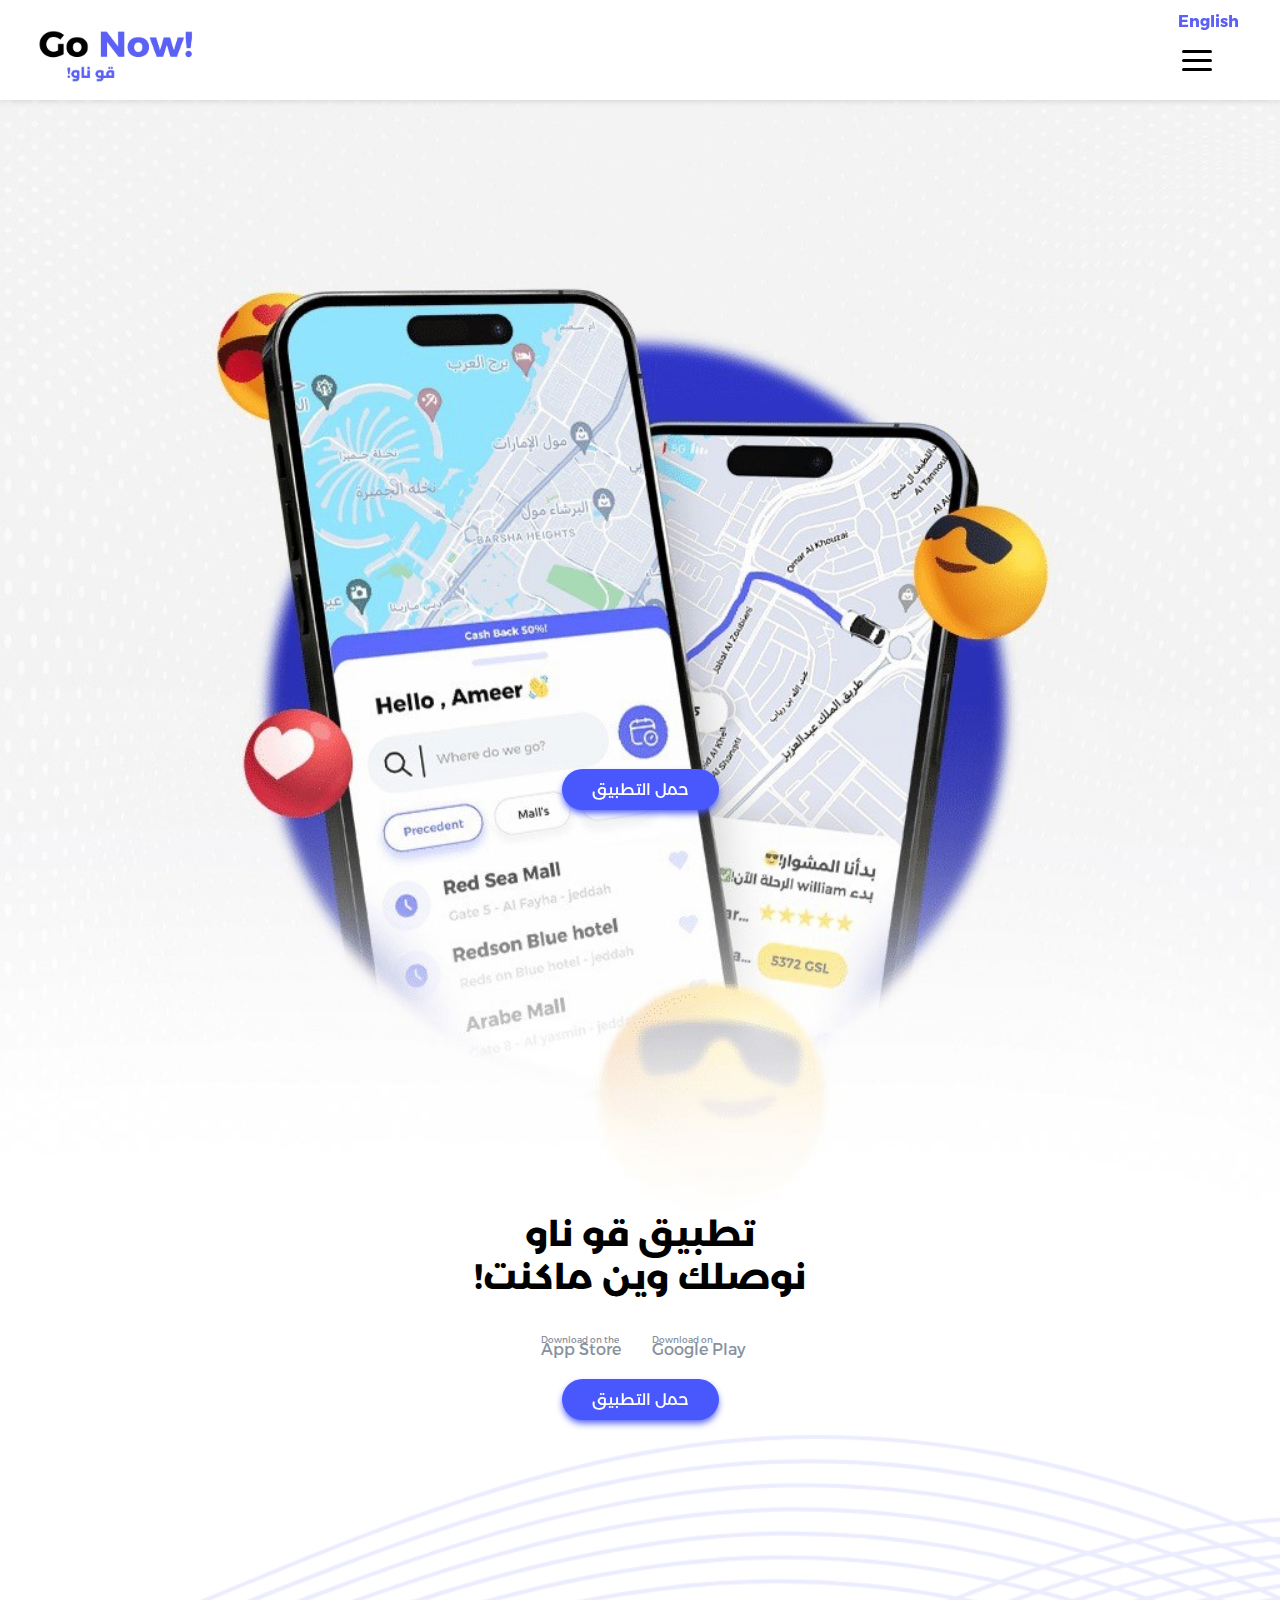
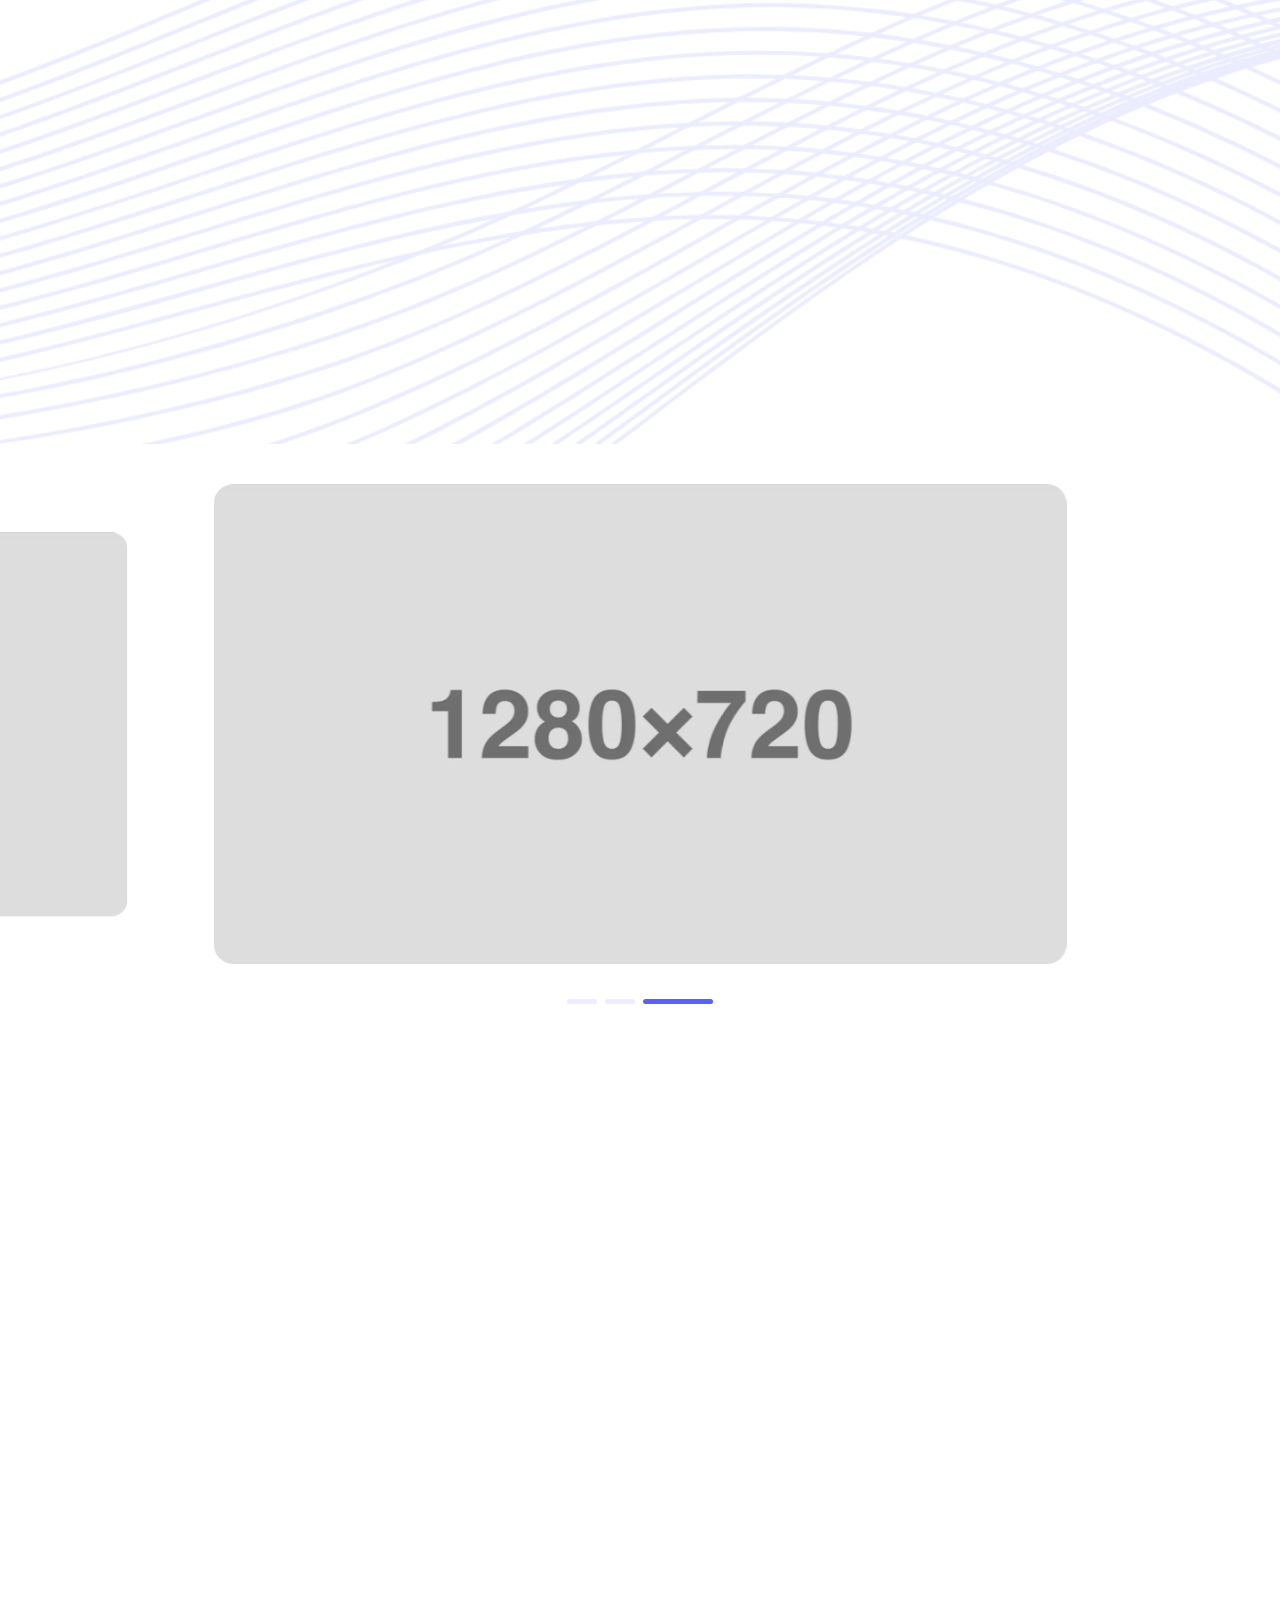
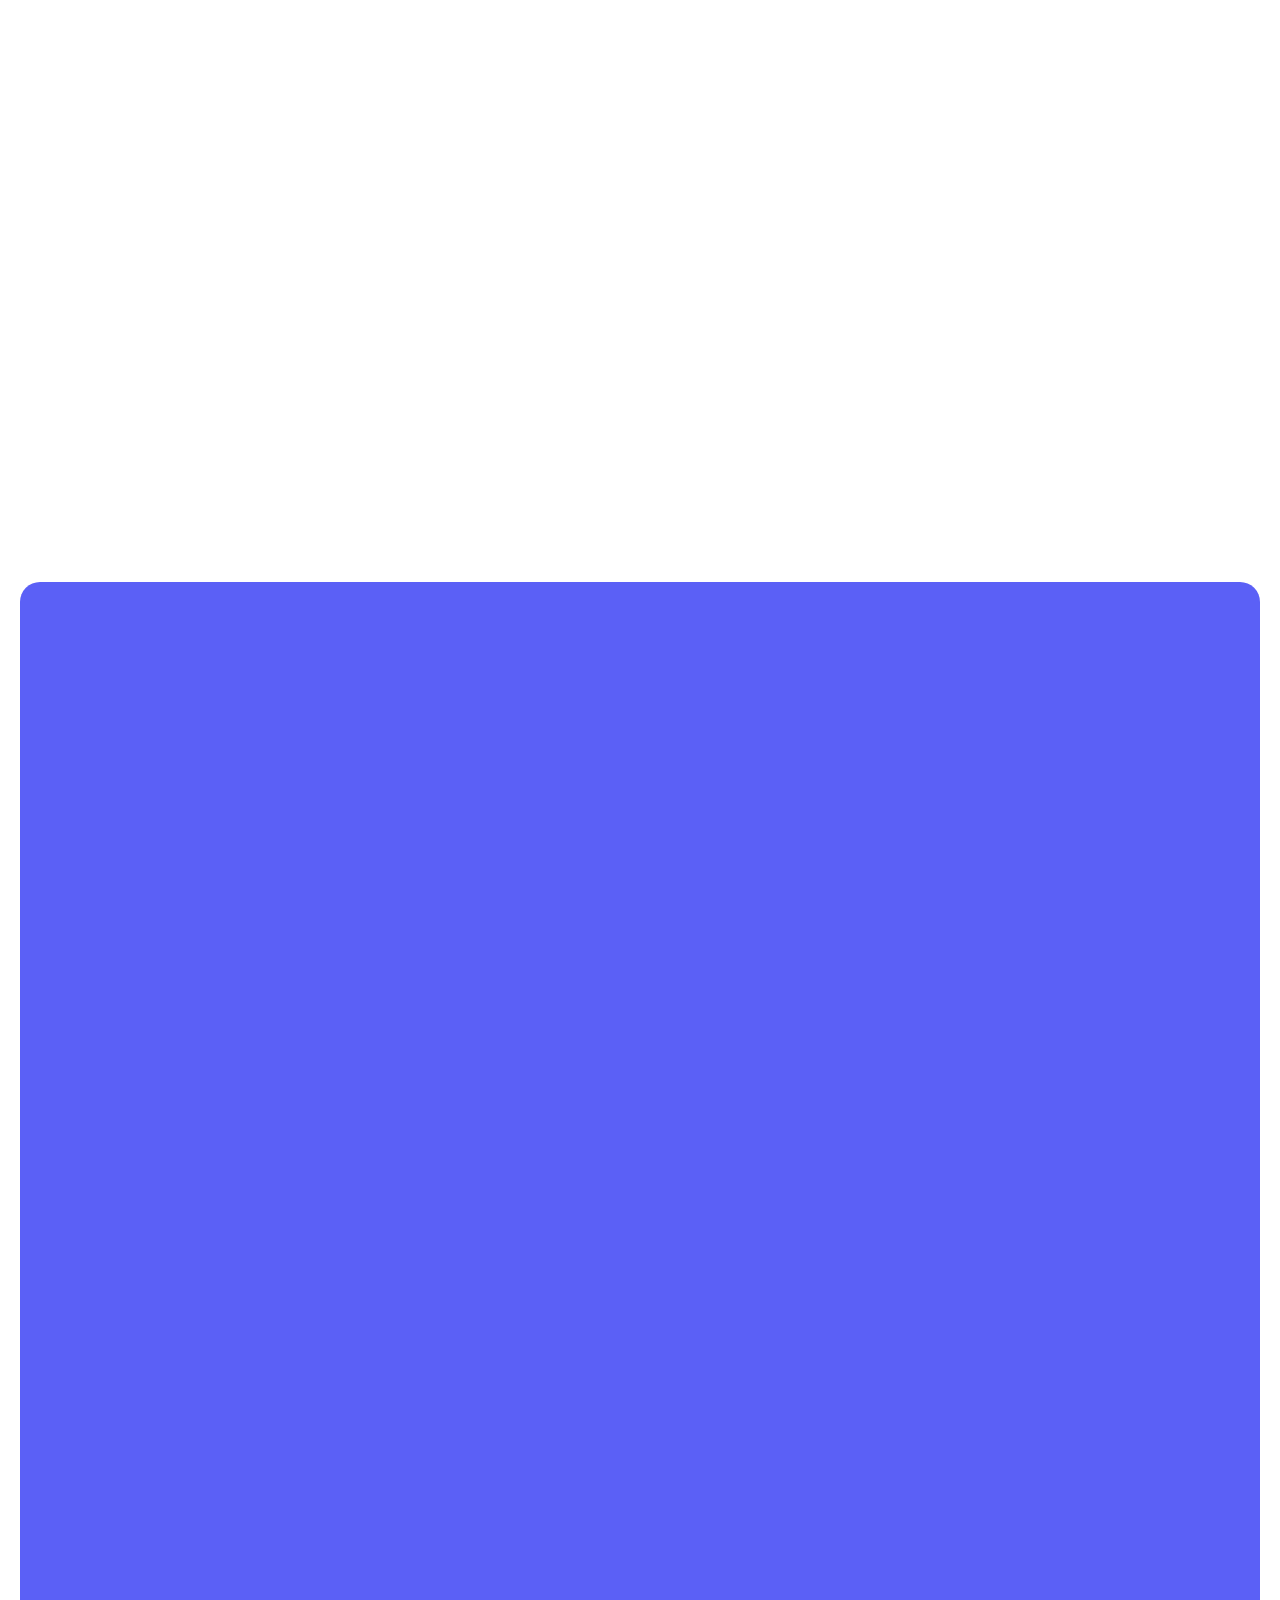
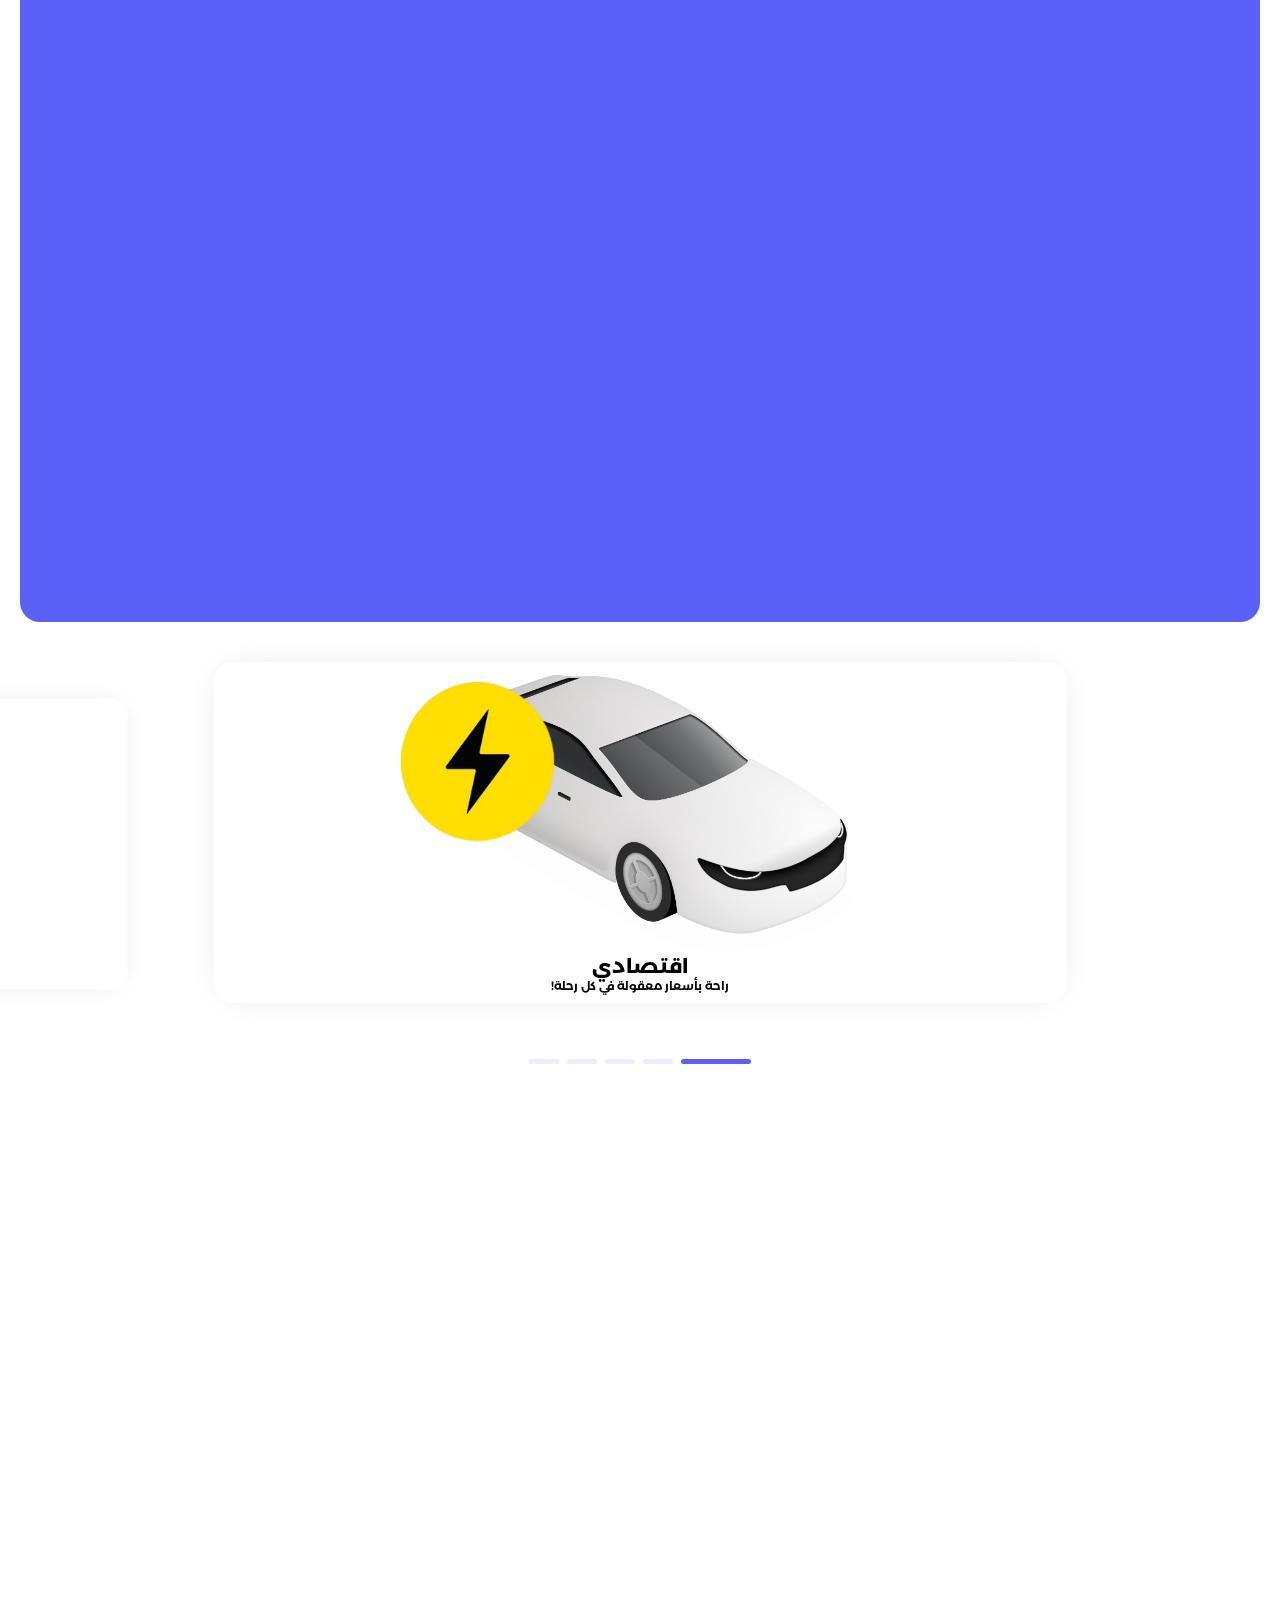
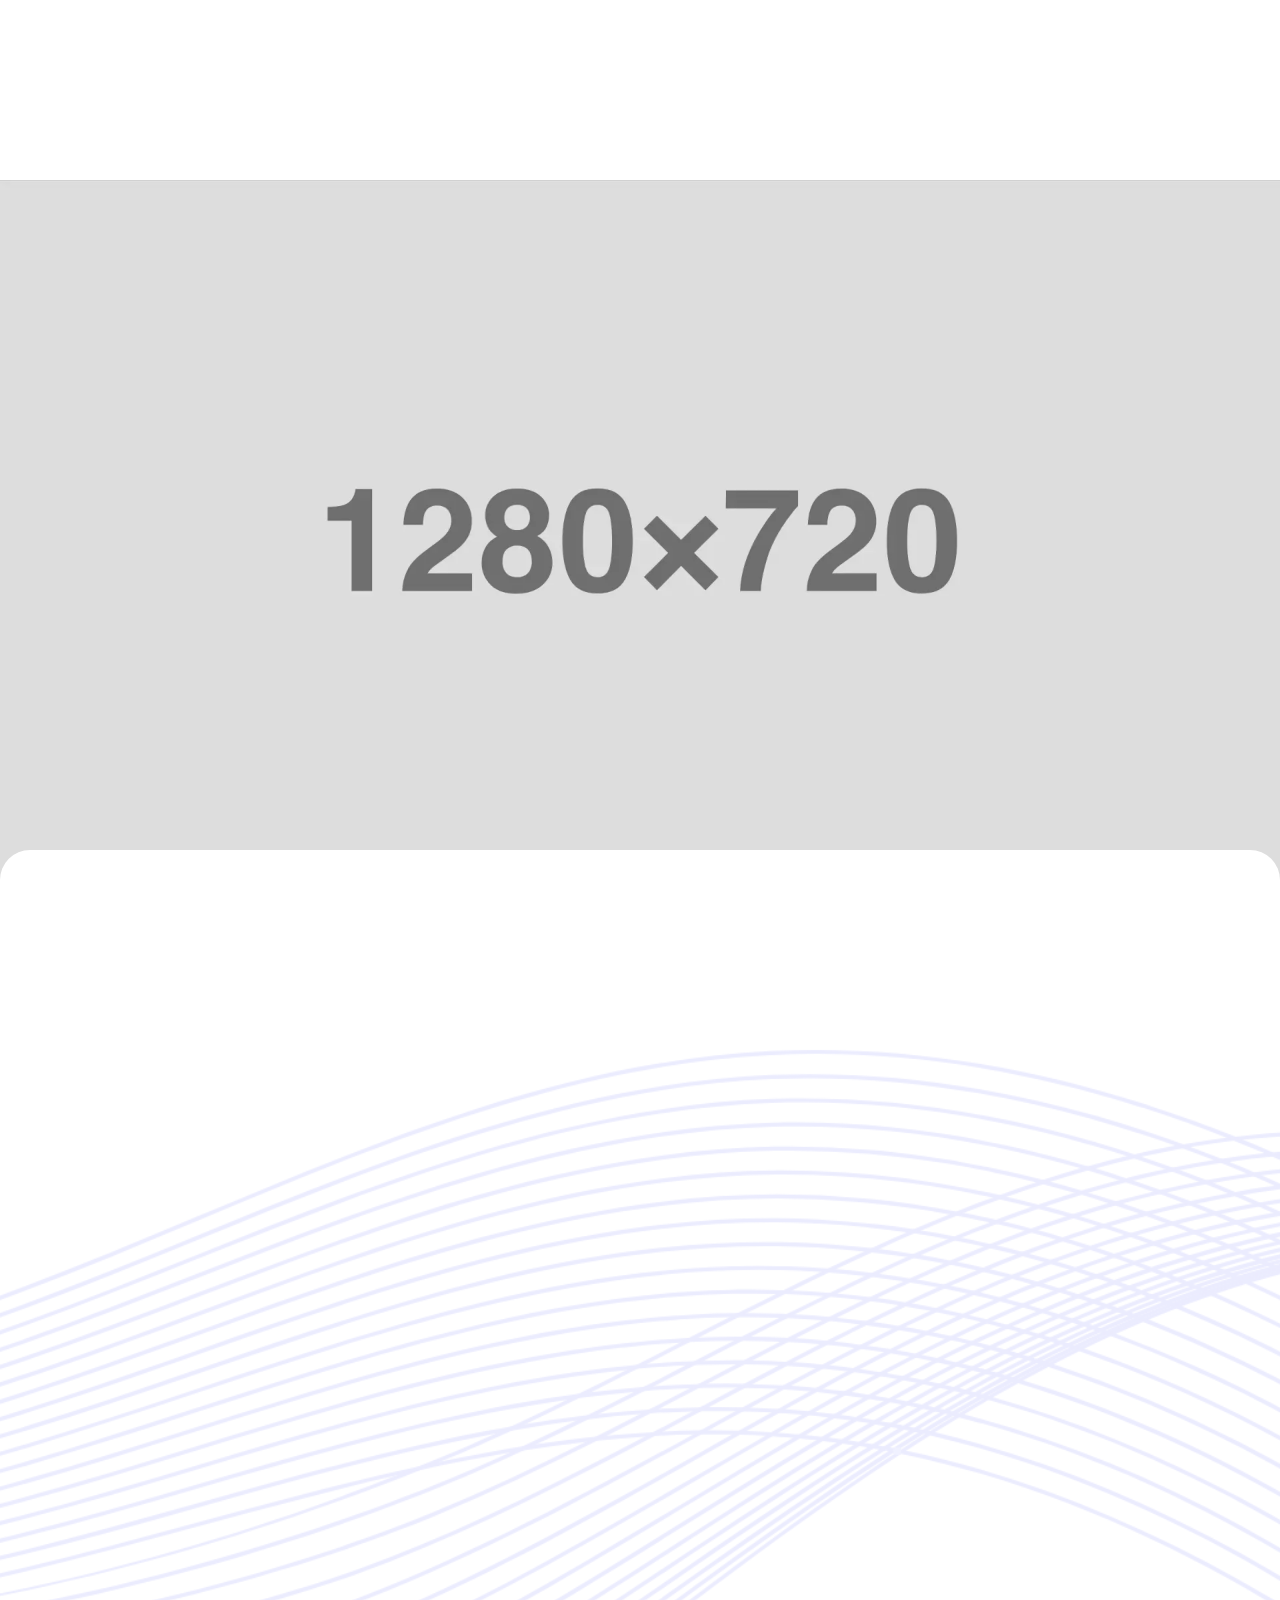
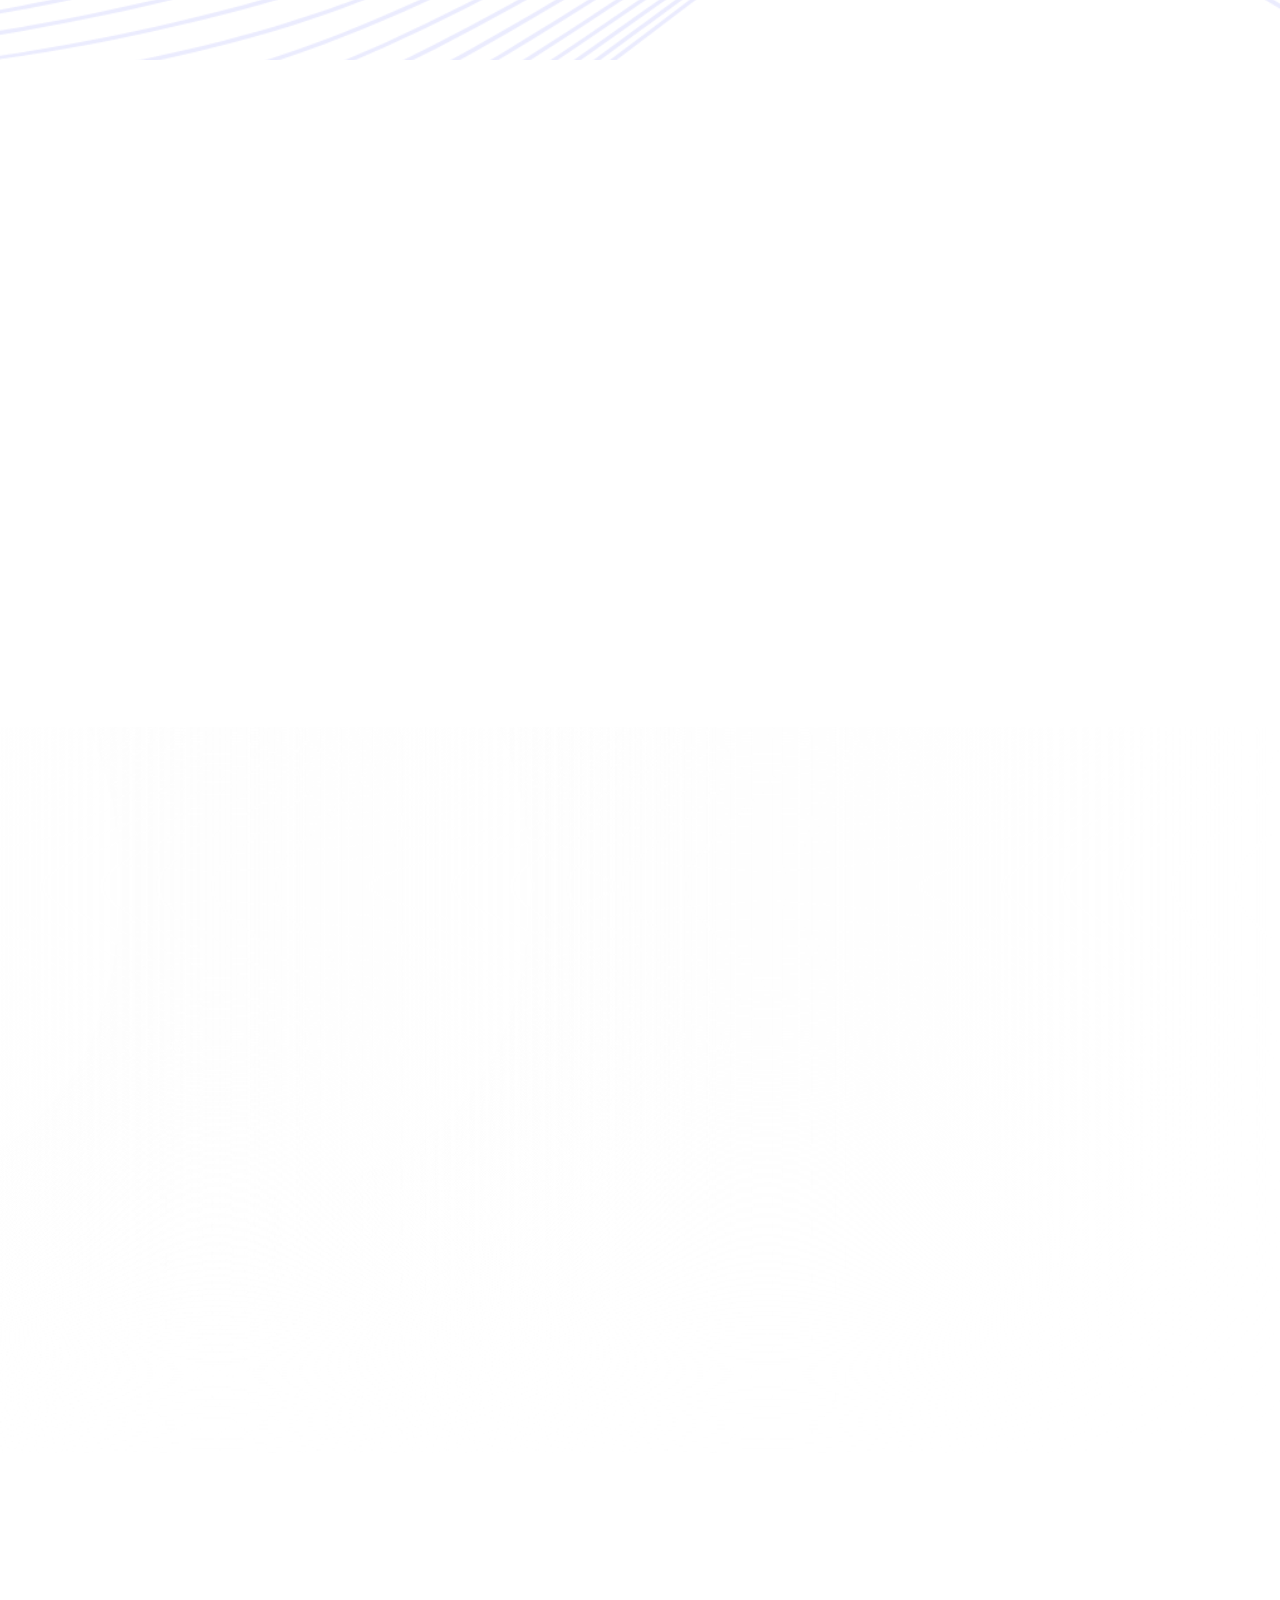
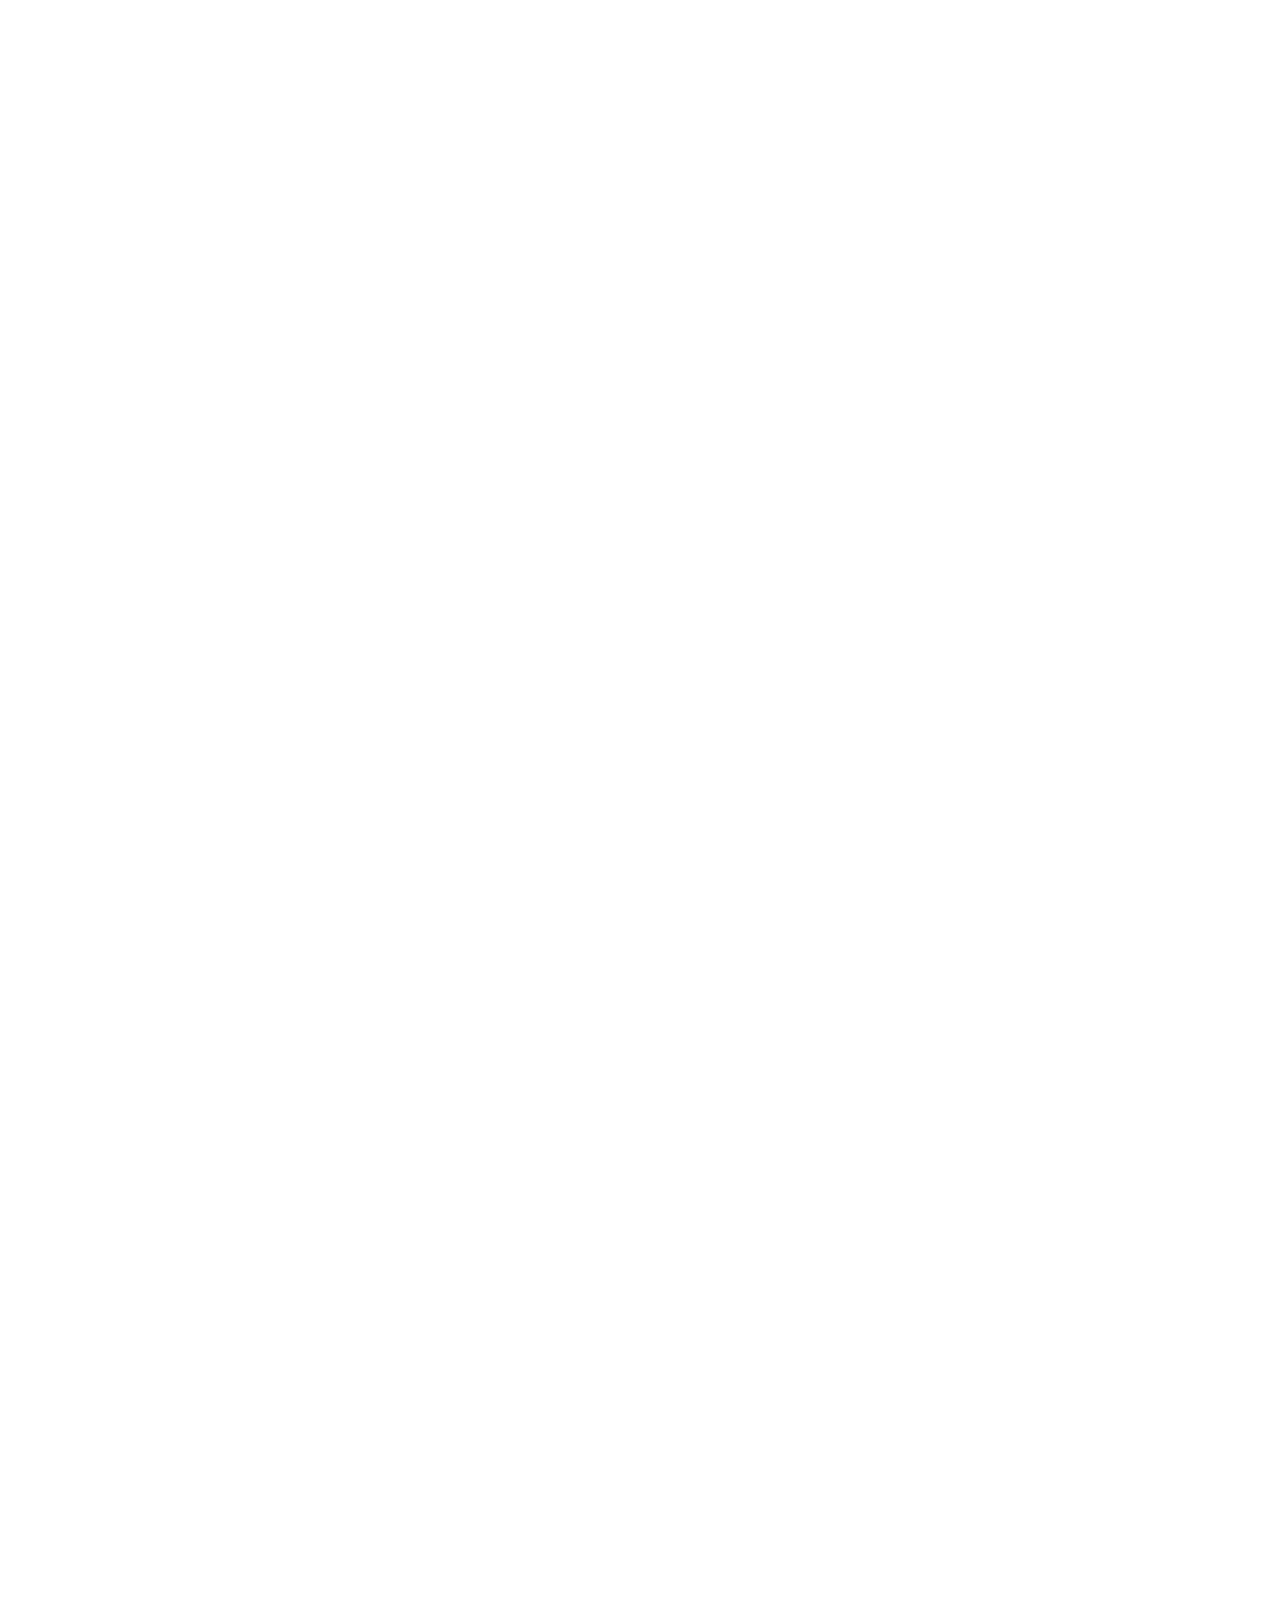
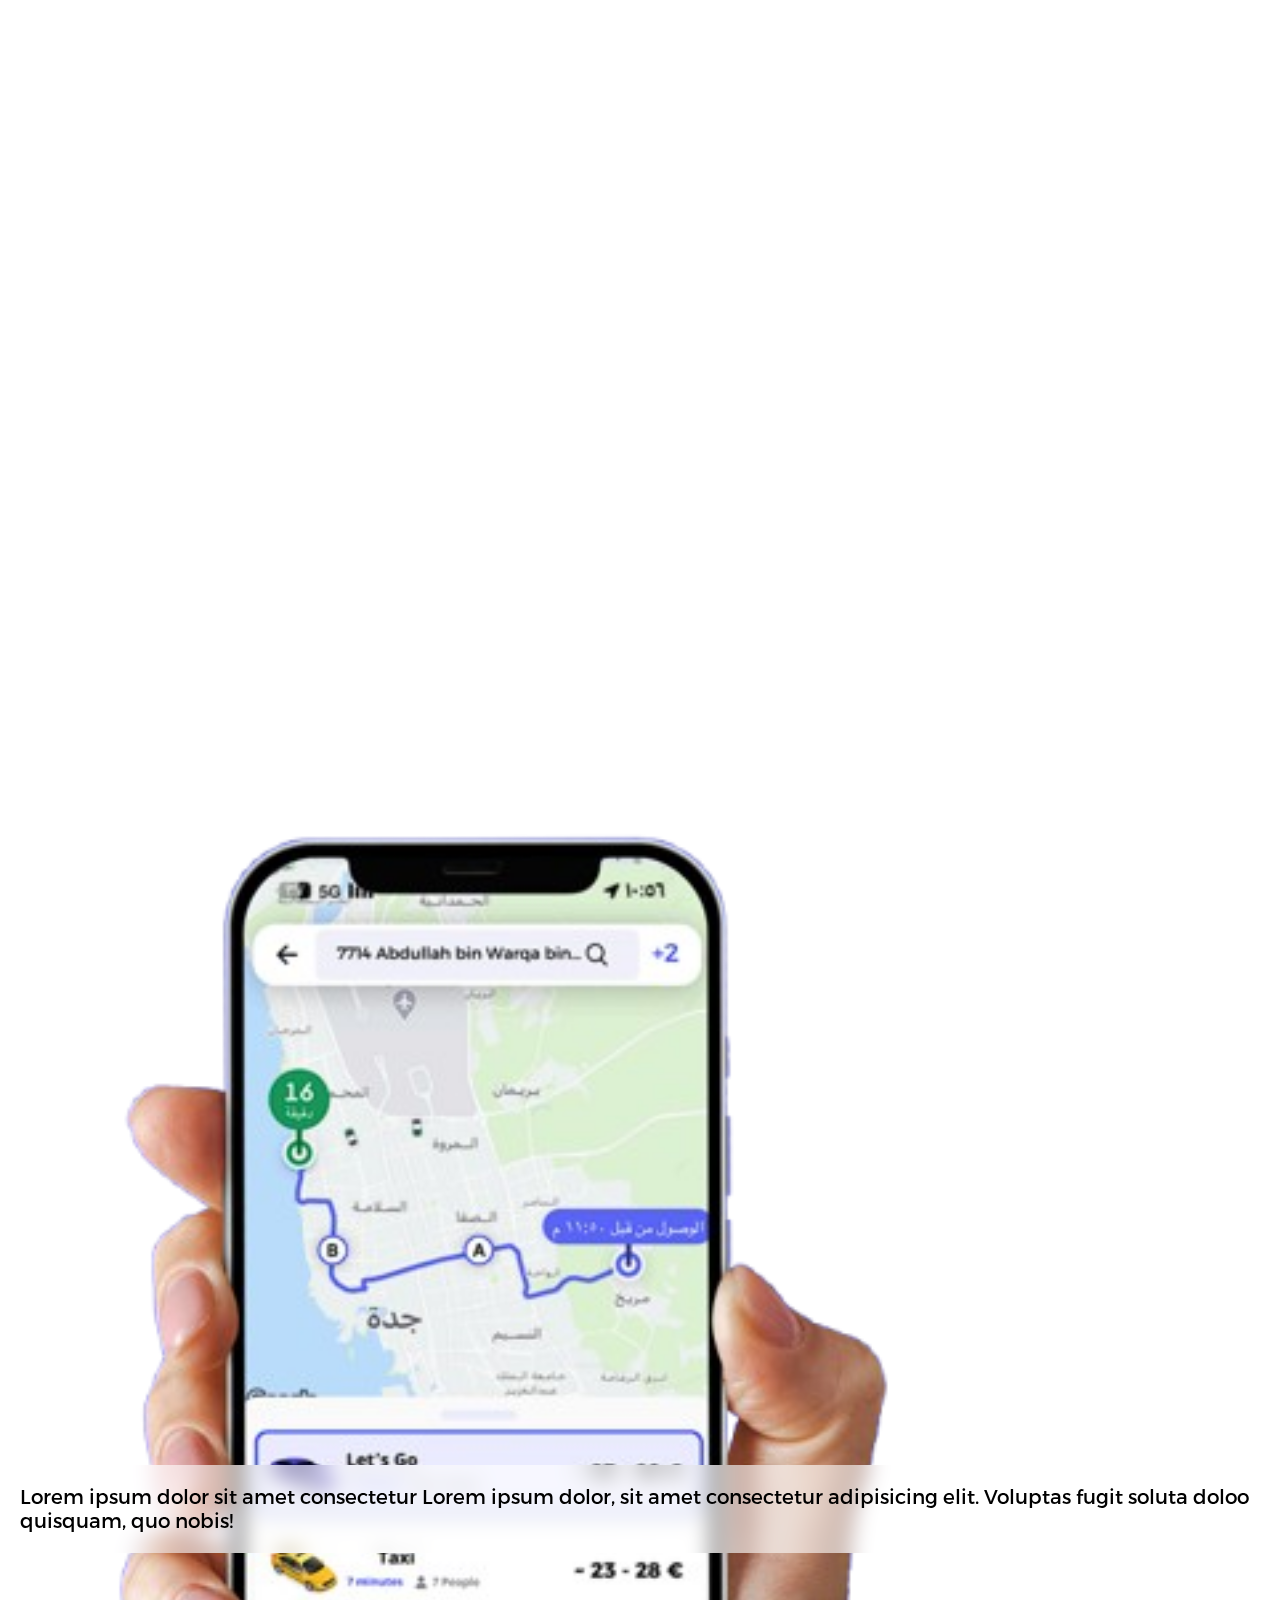
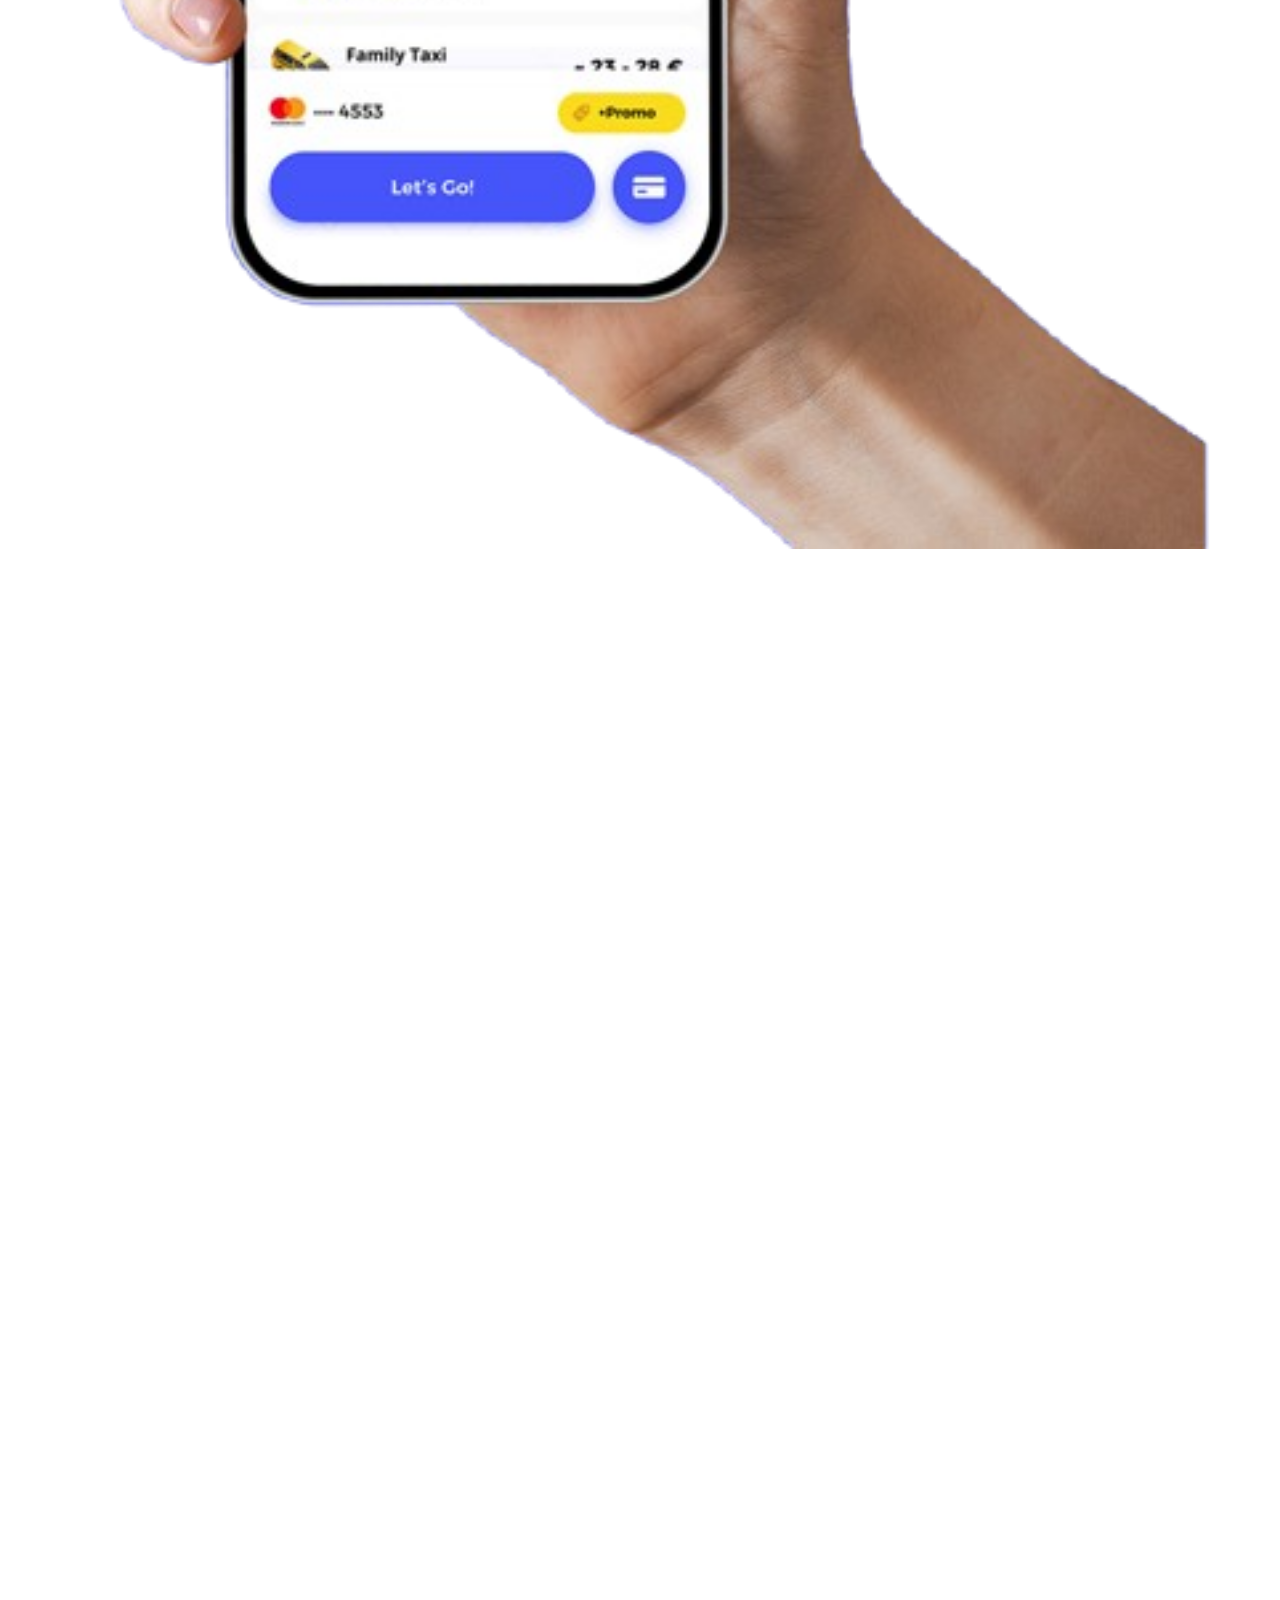
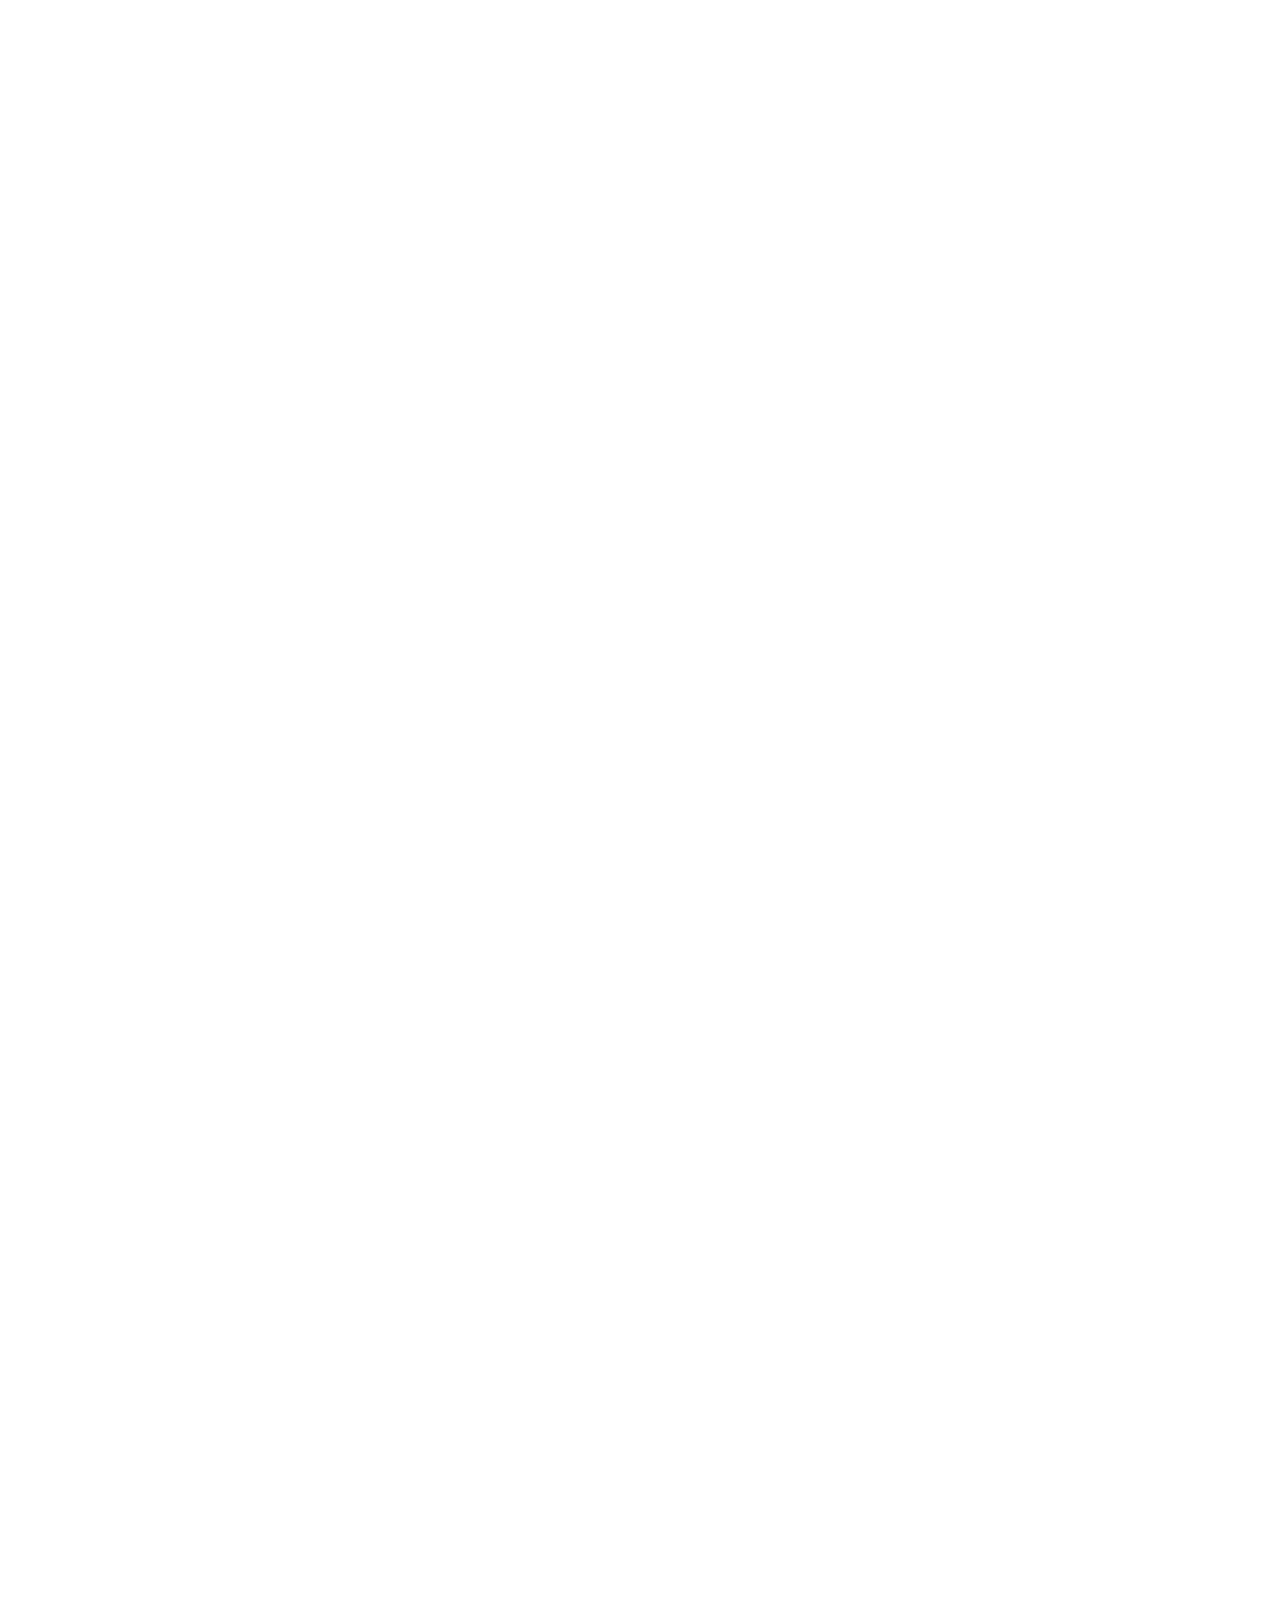
==== index.html @ ae2c9409 "Initial commit" ====
<!DOCTYPE html>
<html lang="en">

<head>
    <meta charset="UTF-8">
    <meta name="viewport" content="width=device-width, initial-scale=1.0">
    <title>GO NOW</title>
    <link rel="stylesheet" href="./assets/css/style.css">
    <link href="https://cdn.jsdelivr.net/npm/bootstrap@5.0.2/dist/css/bootstrap.min.css" rel="stylesheet"
        integrity="sha384-EVSTQN3/azprG1Anm3QDgpJLIm9Nao0Yz1ztcQTwFspd3yD65VohhpuuCOmLASjC" crossorigin="anonymous">
    <link rel="stylesheet" href="https://cdn.jsdelivr.net/npm/swiper@11/swiper-bundle.min.css" />
    <link rel="stylesheet" href="https://cdnjs.cloudflare.com/ajax/libs/animate.css/4.1.1/animate.min.css" />
    <link href="https://unpkg.com/aos@2.3.1/dist/aos.css" rel="stylesheet">
    <meta property="og:image" content="https://rafeycooper.github.io/GO_NOW/assets/img/invest_slider_img3.jpg" />
    <meta property="og:image:width" content="1200" />
    <meta property="og:image:height" content="630" />
</head>
<style>
    .swiper-pagination {
        position: absolute !important;
        bottom: 0 !important;
        text-align: center !important;
    }

    .swiper-pagination-bullet {
        display: inline-block;
        width: 30px;
        height: 5px;
        background-color: #a4a6ff;
        border-radius: 20px;
        margin: 0 5px;
        transition: all 0.3s ease;
    }

    .swiper-pagination-bullet-active {
        width: 70px;
        height: 5px;
        background-color: #5b60f6;
    }

    .animate__animated.animate__zoomInDown {
        --animate-duration: 1.5s;
    }
</style>

<body>

    <div class="overlay-button-box" id="over_lay_button_box">
        <button class="download_app_button" id="download_button_three">حمل التطبيق</button>
    </div>

    <nav>
        <div class="logo">
            <img src="./assets/img/Go-Now-logo.png" alt="" style="width: 192px">
        </div>
        <div class="left d-flex align-items-center">
            <div class="link">
                <a href="./english.html">English</a>
            </div>
            <div class="hamburger-icon-box d-flex align-items-center">
                <div id="nav-icon4">
                    <span></span>
                    <span></span>
                    <span></span>
                </div>
            </div>
        </div>
    </nav>

    <!-- Sidebar -->
    <div class="sidebar-custom" id="sidebar">
        <ul>
            <li>
                <svg xmlns="http://www.w3.org/2000/svg" x="0px" y="0px" width="20" height="20" class="tick-icon"
                    viewBox="0,0,256,256">
                    <g fill="#ffffff" fill-rule="nonzero" stroke="none" stroke-width="1" stroke-linecap="butt"
                        stroke-linejoin="miter" stroke-miterlimit="10" stroke-dasharray="" stroke-dashoffset="0"
                        font-family="none" font-weight="none" font-size="none" text-anchor="none"
                        style="mix-blend-mode: normal">
                        <g transform="scale(8.53333,8.53333)">
                            <path
                                d="M26.98047,5.99023c-0.2598,0.00774 -0.50638,0.11632 -0.6875,0.30273l-15.29297,15.29297l-6.29297,-6.29297c-0.25082,-0.26124 -0.62327,-0.36647 -0.97371,-0.27511c-0.35044,0.09136 -0.62411,0.36503 -0.71547,0.71547c-0.09136,0.35044 0.01388,0.72289 0.27511,0.97371l7,7c0.39053,0.39037 1.02353,0.39037 1.41406,0l16,-16c0.29576,-0.28749 0.38469,-0.72707 0.22393,-1.10691c-0.16075,-0.37985 -0.53821,-0.62204 -0.9505,-0.60988z">
                            </path>
                        </g>
                    </g>
                </svg>
                <a href="index.html">الرئيسية</a>
            </li>
            <li>
                <svg xmlns="http://www.w3.org/2000/svg" x="0px" y="0px" width="20" height="20" class="tick-icon"
                    viewBox="0,0,256,256">
                    <g fill="#ffffff" fill-rule="nonzero" stroke="none" stroke-width="1" stroke-linecap="butt"
                        stroke-linejoin="miter" stroke-miterlimit="10" stroke-dasharray="" stroke-dashoffset="0"
                        font-family="none" font-weight="none" font-size="none" text-anchor="none"
                        style="mix-blend-mode: normal">
                        <g transform="scale(8.53333,8.53333)">
                            <path
                                d="M26.98047,5.99023c-0.2598,0.00774 -0.50638,0.11632 -0.6875,0.30273l-15.29297,15.29297l-6.29297,-6.29297c-0.25082,-0.26124 -0.62327,-0.36647 -0.97371,-0.27511c-0.35044,0.09136 -0.62411,0.36503 -0.71547,0.71547c-0.09136,0.35044 0.01388,0.72289 0.27511,0.97371l7,7c0.39053,0.39037 1.02353,0.39037 1.41406,0l16,-16c0.29576,-0.28749 0.38469,-0.72707 0.22393,-1.10691c-0.16075,-0.37985 -0.53821,-0.62204 -0.9505,-0.60988z">
                            </path>
                        </g>
                    </g>
                </svg>
                <a href="#">الخدمات</a>
            </li>
            <li>
                <svg xmlns="http://www.w3.org/2000/svg" x="0px" y="0px" width="20" height="20" class="tick-icon"
                    viewBox="0,0,256,256">
                    <g fill="#ffffff" fill-rule="nonzero" stroke="none" stroke-width="1" stroke-linecap="butt"
                        stroke-linejoin="miter" stroke-miterlimit="10" stroke-dasharray="" stroke-dashoffset="0"
                        font-family="none" font-weight="none" font-size="none" text-anchor="none"
                        style="mix-blend-mode: normal">
                        <g transform="scale(8.53333,8.53333)">
                            <path
                                d="M26.98047,5.99023c-0.2598,0.00774 -0.50638,0.11632 -0.6875,0.30273l-15.29297,15.29297l-6.29297,-6.29297c-0.25082,-0.26124 -0.62327,-0.36647 -0.97371,-0.27511c-0.35044,0.09136 -0.62411,0.36503 -0.71547,0.71547c-0.09136,0.35044 0.01388,0.72289 0.27511,0.97371l7,7c0.39053,0.39037 1.02353,0.39037 1.41406,0l16,-16c0.29576,-0.28749 0.38469,-0.72707 0.22393,-1.10691c-0.16075,-0.37985 -0.53821,-0.62204 -0.9505,-0.60988z">
                            </path>
                        </g>
                    </g>
                </svg>
                <a href="#">معرفة المزيد</a>
            </li>
            <li>
                <svg xmlns="http://www.w3.org/2000/svg" x="0px" y="0px" width="20" height="20" class="tick-icon"
                    viewBox="0,0,256,256">
                    <g fill="#ffffff" fill-rule="nonzero" stroke="none" stroke-width="1" stroke-linecap="butt"
                        stroke-linejoin="miter" stroke-miterlimit="10" stroke-dasharray="" stroke-dashoffset="0"
                        font-family="none" font-weight="none" font-size="none" text-anchor="none"
                        style="mix-blend-mode: normal">
                        <g transform="scale(8.53333,8.53333)">
                            <path
                                d="M26.98047,5.99023c-0.2598,0.00774 -0.50638,0.11632 -0.6875,0.30273l-15.29297,15.29297l-6.29297,-6.29297c-0.25082,-0.26124 -0.62327,-0.36647 -0.97371,-0.27511c-0.35044,0.09136 -0.62411,0.36503 -0.71547,0.71547c-0.09136,0.35044 0.01388,0.72289 0.27511,0.97371l7,7c0.39053,0.39037 1.02353,0.39037 1.41406,0l16,-16c0.29576,-0.28749 0.38469,-0.72707 0.22393,-1.10691c-0.16075,-0.37985 -0.53821,-0.62204 -0.9505,-0.60988z">
                            </path>
                        </g>
                    </g>
                </svg>
                <a href="invest-with-us.html">استثمر معنا</a>
            </li>
            <li>
                <svg xmlns="http://www.w3.org/2000/svg" x="0px" y="0px" width="20" height="20" class="tick-icon"
                    viewBox="0,0,256,256">
                    <g fill="#ffffff" fill-rule="nonzero" stroke="none" stroke-width="1" stroke-linecap="butt"
                        stroke-linejoin="miter" stroke-miterlimit="10" stroke-dasharray="" stroke-dashoffset="0"
                        font-family="none" font-weight="none" font-size="none" text-anchor="none"
                        style="mix-blend-mode: normal">
                        <g transform="scale(8.53333,8.53333)">
                            <path
                                d="M26.98047,5.99023c-0.2598,0.00774 -0.50638,0.11632 -0.6875,0.30273l-15.29297,15.29297l-6.29297,-6.29297c-0.25082,-0.26124 -0.62327,-0.36647 -0.97371,-0.27511c-0.35044,0.09136 -0.62411,0.36503 -0.71547,0.71547c-0.09136,0.35044 0.01388,0.72289 0.27511,0.97371l7,7c0.39053,0.39037 1.02353,0.39037 1.41406,0l16,-16c0.29576,-0.28749 0.38469,-0.72707 0.22393,-1.10691c-0.16075,-0.37985 -0.53821,-0.62204 -0.9505,-0.60988z">
                            </path>
                        </g>
                    </g>
                </svg>
                <a href="#">تواصل معنا</a>
            </li>
            <li>
                <svg xmlns="http://www.w3.org/2000/svg" x="0px" y="0px" width="20" height="20" class="tick-icon"
                    viewBox="0,0,256,256">
                    <g fill="#ffffff" fill-rule="nonzero" stroke="none" stroke-width="1" stroke-linecap="butt"
                        stroke-linejoin="miter" stroke-miterlimit="10" stroke-dasharray="" stroke-dashoffset="0"
                        font-family="none" font-weight="none" font-size="none" text-anchor="none"
                        style="mix-blend-mode: normal">
                        <g transform="scale(8.53333,8.53333)">
                            <path
                                d="M26.98047,5.99023c-0.2598,0.00774 -0.50638,0.11632 -0.6875,0.30273l-15.29297,15.29297l-6.29297,-6.29297c-0.25082,-0.26124 -0.62327,-0.36647 -0.97371,-0.27511c-0.35044,0.09136 -0.62411,0.36503 -0.71547,0.71547c-0.09136,0.35044 0.01388,0.72289 0.27511,0.97371l7,7c0.39053,0.39037 1.02353,0.39037 1.41406,0l16,-16c0.29576,-0.28749 0.38469,-0.72707 0.22393,-1.10691c-0.16075,-0.37985 -0.53821,-0.62204 -0.9505,-0.60988z">
                            </path>
                        </g>
                    </g>
                </svg>
                <a href="#">الدفع والإئتمان</a>
            </li>
        </ul>
        <div class="menu-last-link-box">
            <a href="captain.html" class="menu-bar-link">حقق أرباح بالقيادة <br> !أنضم كَكابتن وابدأ الآن</a>
        </div>
    </div>


    <!-- Overlay (click outside to close) -->
    <!-- <div class="overlay"></div> -->

    <div class="main-top-section">
        <div class="hero-section">
            <img src="./assets/img/background-hero-img-1.jpeg" data-aos="zoom-in" data-aos-duration="1000" alt="">

        </div>

        <div class="heading">
            <h1 class="animate__animated animate__zoomIn">تطبيق قو ناو</h1>
            <h1 class="animate__animated animate__zoomIn">!نوصلك وين ماكنت</h1>
        </div>

        <div class="main-download-section">
            <div class="download-section">
                <a href="#" class="app-store animate__animated animate__bounceInLeft">
                    <div class="icon"><ion-icon name="logo-apple" class="apple-icon"></ion-icon></div>
                    <div class="text">
                        <p class="first-text">Download on the</p>
                        <p class="second-text">App Store</p>
                    </div>
                </a>
                <a href="#" class="google-play animate__animated animate__bounceInRight">
                    <div class="icon"><ion-icon name="logo-google-playstore" class="playstore-icon"></ion-icon></div>
                    <div class="text">
                        <p class="first-text">Download on</p>
                        <p class="second-text">Google Play</p>
                    </div>
                </a>
            </div>
            <div class="download-button-box">
                <button class="animate__animated animate__zoomIn download_app_button download_button_for_overlay"
                    id="download_button_one">حمل التطبيق</button>
            </div>
        </div>
    </div>

    <div class="phone-coins-section">
        <div class="phone-img-box">
            <img src="./assets/img/phone.png" data-aos="zoom-in" data-aos-duration="1000" class="phone-img" alt="">
        </div>

        <div class="wave-box">
            <img src="./assets/img/background-waves.png" alt="">
        </div>

        <div class="increase-box">
            <img src="./assets/img/increase.png" data-aos="fade-right" data-aos-duration="1000" alt="">
        </div>

        <div class="decrease-box">
            <img src="./assets/img/decrease.png" data-aos="fade-right" data-aos-duration="1000" alt="">
        </div>

        <div class="coins-box">
            <img src="./assets/img/coins.png" data-aos="zoom-in" data-aos-duration="1000" alt="">
        </div>

        <div class="element-1-box">
            <img src="./assets/img/element-1.png" data-aos="fade-right" data-aos-duration="800" alt="">
        </div>

        <div class="element-2-box">
            <img src="./assets/img/element-120.png" data-aos="fade-right" data-aos-duration="800" data-aos-delay="300"
                alt="">
        </div>

    </div>



    <div class="swiper-container">
        <div class="swiper-wrapper">
            <div class="swiper-slide">
                <img src="./assets/img/place-holder.webp" alt="Image 1">
            </div>
            <div class="swiper-slide">
                <img src="./assets/img/place-holder.webp" alt="Image 2">
            </div>
            <div class="swiper-slide">
                <img src="./assets/img/place-holder.webp" alt="Image 2">
            </div>
        </div>
        <div class="swiper-pagination"></div>
    </div>

    <div class="go-now-heading-box">
        <h1 class="go-now-heading" data-aos="fade-left" data-aos-duration="1000">ليش تطبيق <span
                class="go-text">!</span>Go <span class="highlight">Now</span>؟</h1>
    </div>

    <div class="main-paragarph-div">
        <div class="paragraph" data-aos="zoom-out-left" data-aos-duration="1000">
            <img src="./assets/img/car-removebg-preview.png" class="car-icon" alt="">
            <h1 class="box-heading">رحلات لامحدودة</h1>
            <h2 class="box-subheading">استمتع بتجربة التنقل الذكي الآن!</h2>
            <p class="box-para">حقق أرباح بالقيادة من سيارتك بدخل شهري يصل حتى 7,000 ريال ويمكنك أن تحصل على راتب شهري
                وقدره
                3,000 ريال شهرياً في حال اكمال عدد رحلات محدد من الإدارة و وضع شعار الشركة على سيارتك لتحسين العلامة
                التجارية الخاصة بنا وتكون بذلك
                أحد شركاء النجاح!</p>
        </div>

        <div class="paragraph" data-aos="zoom-out-left" data-aos-duration="800">
            <img src="./assets/img/shield-removebg-preview.png" class="box-icon" alt="">
            <h1 class="box-heading">رحلات فائقة الآمان!</h1>
            <h2 class="box-subheading">استمتع بتجربة التنقل الذكي الآن!</h2>
            <p class="box-para">حقق أرباح بالقيادة من سيارتك بدخل شهري يصل حتى 7,000 ريال ويمكنك أن تحصل على راتب شهري
                وقدره
                3,000 ريال شهرياً في حال اكمال عدد رحلات محدد من الإدارة و وضع شعار الشركة على سيارتك لتحسين العلامة
                التجارية الخاصة بنا وتكون بذلك
                أحد شركاء النجاح!</p>
        </div>

        <div class="paragraph" data-aos="zoom-out-left" data-aos-duration="800">
            <img src="./assets/img/coin-removebg-preview.png" class="coin-icon" alt="">
            <h1 class="box-heading">وفّر فلوسك!</h1>
            <h2 class="box-subheading">استمتع بتجربة التنقل الذكي الآن!</h2>
            <p class="box-para">حقق أرباح بالقيادة من سيارتك بدخل شهري يصل حتى 7,000 ريال ويمكنك أن تحصل على راتب شهري
                وقدره
                3,000 ريال شهرياً في حال اكمال عدد رحلات محدد من الإدارة و وضع شعار الشركة على سيارتك لتحسين العلامة
                التجارية الخاصة بنا وتكون بذلك
                أحد شركاء النجاح!</p>
        </div>

        <div class="paragraph" data-aos="zoom-out-left" data-aos-duration="800">
            <h1 class="box-heading">رحلات لامحدودة</h1>
            <h2 class="box-subheading">استمتع بتجربة التنقل الذكي الآن!</h2>
            <p class="box-para">حقق أرباح بالقيادة من سيارتك بدخل شهري يصل حتى 7,000 ريال ويمكنك أن تحصل على راتب شهري
                وقدره
                3,000 ريال شهرياً في حال اكمال عدد رحلات محدد من الإدارة و وضع شعار الشركة على سيارتك لتحسين العلامة
                التجارية الخاصة بنا وتكون بذلك
                أحد شركاء النجاح!</p>
        </div>

        <div class="paragraph" data-aos="zoom-out-left" data-aos-duration="800">
            <h1 class="box-heading">رحلات لامحدودة</h1>
            <h2 class="box-subheading">استمتع بتجربة التنقل الذكي الآن!</h2>
            <p class="box-para">حقق أرباح بالقيادة من سيارتك بدخل شهري يصل حتى 7,000 ريال ويمكنك أن تحصل على راتب شهري
                وقدره
                3,000 ريال شهرياً في حال اكمال عدد رحلات محدد من الإدارة و وضع شعار الشركة على سيارتك لتحسين العلامة
                التجارية الخاصة بنا وتكون بذلك
                أحد شركاء النجاح!</p>
        </div>
    </div>


    <div class="third-section">
        <h1 class="third-section-heading pt-1" data-aos="fade-left" data-aos-duration="800">تمتع برحلات اقتصادية بكل
        </h1>
        <h1 class="third-section-heading" data-aos="fade-left" data-aos-duration="800" data-aos-delay="300">سهولة
            وبضغطة
            زر!</h1>
        <h2 class="third-section-subheading" data-aos="fade-left" data-aos-duration="800" data-aos-delay="600">متوفر
            لأجهزة IOS و Android</h2>
        <div class="third-section-button-box">
            <button class="third-section-button" id="download_button_two" data-aos="fade-left" data-aos-duration="800"
                data-aos-delay="900">!حمل
                التطبيق الآن</button>
        </div>
        <img src="./assets/img/mobile-in-hand.png" data-aos="zoom-in" data-aos-duration="800" data-aos-delay="500"
            class="mobile-in-hand" alt="">
    </div>

    <!-- Second Swiper Slider -->
    <div class="swiper-container">
        <div class="swiper-wrapper">
            <div class="swiper-slide">
                <div class="car-slider-box">
                    <div class="car-img">
                        <img src="./assets/img/second-car-white-for-3-cars-section.png" alt="" class="slider-car-img-1">
                        <div class="car-slider-text">اقتصادي</div>
                        <div class="car-slider-para">راحة بأسعار معقولة في كل رحلة!</div>
                        <img src="./assets/img/current-icon.png" alt="" class="current-icon1">
                    </div>
                </div>
            </div>
            <div class="swiper-slide">
                <div class="car-slider-box">
                    <div class="car-img">
                        <img src="./assets/img/slider-img/ladies-car.png" alt="" class="slider-car-img-2">
                        <div class="car-slider-text">سيدات</div>
                        <div class="car-slider-para">السلامة والأناقة لكل امرأة.</div>
                        <img src="./assets/img/current-icon.png" alt="" class="current-icon2">
                    </div>
                </div>
            </div>
            <div class="swiper-slide">
                <div class="car-slider-box">
                    <div class="car-img">
                        <img src="./assets/img/slider-img/family-car.png" alt="" class="slider-car-img-3">
                        <div class="car-slider-text">عائلية</div>
                        <div class="car-slider-para">المساحة والراحة لعائلتك!</div>
                        <img src="./assets/img/current-icon.png" alt="" class="current-icon3">
                    </div>
                </div>
            </div>
            <div class="swiper-slide">
                <div class="car-slider-box">
                    <div class="car-img">
                        <img src="./assets/img/slider-img/business-car.png" alt="" class="slider-car-img-4">
                        <div class="car-slider-text">أعمال</div>
                        <div class="car-slider-para">استمتع بالتجربة الفاخرة😎🚀</div>
                        <img src="./assets/img/current-icon.png" alt="" class="current-icon4">
                    </div>
                </div>
            </div>
            <div class="swiper-slide">
                <div class="car-slider-box">
                    <div class="car-img">
                        <img src="./assets/img/slider-img/mini-car.png" alt="" class="slider-car-img-5">
                        <div class="car-slider-text">ميني</div>
                        <div class="car-slider-para">مدمجة وفعالة وممتعة في القيادة!</div>
                        <img src="./assets/img/current-icon.png" alt="" class="current-icon5">
                    </div>
                </div>
            </div>
        </div>
        <div class="swiper-pagination"></div>
    </div>


    <div class="numbers-section">
        <div class="number-section-logo">
            <img src="./assets/img/Go-Now-logo.png" data-aos="fade-up" data-animation-fadeup="50px"
                data-animation-duration="500" data-animation-delay="100" alt="">
        </div>
        <div class="number-section-para" data-aos="fade-up" data-animation-fadeup="50px" data-animation-duration="500"
            data-animation-delay="300">
            <p>بالأرقام</p>
        </div>

        <div class="counting-section d-flex justify-content-around mt-4">

            <div class="cities text-center">
                <div class="counting-heading" data-aos="fade-up" data-animation-fadeup="50px"
                    data-animation-duration="500" data-animation-delay="500">الدول</div>
                <div class="counting-number" id="cities-number">
                    <span class="hidden">+</span>
                    <span class="hidden">1</span>
                </div>
            </div>

            <div class="captain text-center">
                <div class="counting-heading" data-aos="fade-up" data-animation-fadeup="50px"
                    data-animation-duration="500" data-animation-delay="500">المدن</div>
                <div class="counting-number" id="captain-number">
                    <span class="hidden">+</span>
                    <span class="hidden">2</span>
                    <span class="hidden">7</span>
                </div>
            </div>

        </div>

        <div class="counting-section d-flex justify-content-around mt-4">

            <div class="clients text-center">
                <div class="counting-heading" data-aos="fade-up" data-animation-fadeup="50px"
                    data-animation-duration="500" data-animation-delay="700"> الكباتن</div>
                <div class="counting-number" id="clients-number">
                    <span class="hidden">+</span>
                    <span class="hidden">7</span>
                    <span class="hidden">,</span>
                    <span class="hidden">7</span>
                    <span class="hidden">6</span>
                    <span class="hidden">5</span>
                </div>
            </div>

            <div class="cities text-center">
                <div class="counting-heading" data-aos="fade-up" data-animation-fadeup="50px"
                    data-animation-duration="500" data-animation-delay="500">العملاء</div>
                <div class="counting-number" id="employees-number">
                    <span class="hidden">+</span>
                    <span class="hidden">4</span>
                    <span class="hidden">0</span>
                    <span class="hidden">0</span>
                    <span class="hidden">K</span>
                </div>
            </div>

        </div>

        <div class="counting-section d-flex justify-content-around mt-4">

            <div class="captain text-center">
                <div class="counting-heading" data-aos="fade-up" data-animation-fadeup="50px"
                    data-animation-duration="500" data-animation-delay="500">الرحلات</div>
                <div class="counting-number" id="ridescomplete-number">
                    <span class="hidden">+</span>
                    <span class="hidden">1</span>
                    <span class="hidden">,</span>
                    <span class="hidden">2</span>
                    <span class="hidden">6</span>
                    <span class="hidden">M</span>
                </div>
            </div>

            <div class="clients text-center">
                <div class="counting-heading" data-aos="fade-up" data-animation-fadeup="50px"
                    data-animation-duration="500" data-animation-delay="700">الأسطول</div>
                <div class="counting-number" id="fleetsize-number">
                    <span class="hidden">+</span>
                    <span class="hidden">2</span>
                    <span class="hidden">7</span>
                </div>
            </div>

        </div>

    </div>


    <div class="fourth-section">
        <!-- <div class="parallex-effect-img"></div> -->
        <div class="img">
            <img src="./assets/img/place-holder.webp" width="100%" alt="">
        </div>
        <div class="fourth-section-mobile">
            <h1 class="fourh-section-heading" data-aos="fade-left" data-aos-duration="700" data-aos-delay="300">حقق
                ارباح بالقيادة ! <span><img src="./assets/img/rocket-money.svg" class="rockey-money-img" alt=""></span>
            </h1>
            <h2 class="fourh-section-subheading" data-aos="fade-left" data-aos-duration="700" data-aos-delay="600">انضم
                ككابتن <span class="color-blue">!</span> Go <span class="color-blue">Now</span> الآن!</h2>
            <div class="fourth-section-button-box">
                <button data-aos="zoom-in" data-aos-duration="700" data-aos-delay="900" id="home_captain_button">انضم
                    الآن!</button>
            </div>


            <div class="phone-coins-section" style="margin-top: 30px;">
                <div class="phone-img-box">
                    <img src="./assets/img/phone.png" data-aos="zoom-in" data-aos-duration="1000" class="phone-img"
                        alt="">
                </div>

                <div class="wave-box">
                    <img src="./assets/img/background-waves.png" alt="">
                </div>

                <div class="increase-box">
                    <img src="./assets/img/increase-1.png" data-aos="fade-right" data-aos-duration="1000" alt="">
                </div>

                <div class="decrease-box">
                    <img src="./assets/img/decrease-1.png" data-aos="fade-right" data-aos-duration="1000" alt="">
                </div>

                <div class="coins-box">
                    <img src="./assets/img/coins.png" data-aos="zoom-in" data-aos-duration="1000" alt="">
                </div>

                <div class="element-1-box">
                    <img src="./assets/img/element-1.png" data-aos="fade-right" data-aos-duration="800" alt="">
                </div>

                <div class="element-2-box">
                    <img src="./assets/img/element-120.png" data-aos="fade-right" data-aos-duration="800"
                        data-aos-delay="300" alt="">
                </div>

                <div class="blur-coin-box">
                    <img src="./assets/img/blur-coin.png" data-aos="fade-right" data-aos-duration="1000" alt="">
                </div>

            </div>



            <div class="main-paragarph-div">

                <div class="paragraph" data-aos="zoom-out-left" data-aos-duration="1000">
                    <h1 class="box-heading">نمي دخلك</h1>
                    <h2 class="box-subheading">القيادة معنا تنمي دخلك كل يوم!</h2>
                    <p class="box-para">حقق أرباح بالقيادة من سيارتك بدخل شهري يصل حتى 7,000 ريال ويمكنك أن تحصل على
                        راتب شهري وقدره 3,000 ريال شهرياً في حال اكمال عدد رحلات محدد من الإدارة و وضع شعار الشركة على
                        سيارتك لتحسين العلامة التجارية الخاصة بنا وتكون بذلك أحد شركاء النجاح!</p>
                </div>

                <div class="paragraph" data-aos="zoom-out-left" data-aos-duration="1000">
                    <h1 class="box-heading">اكسب المزيد!</h1>
                    <h2 class="box-subheading">حقق ارباح اكثر مع الحوافز والضمانات!</h2>
                    <p class="box-para">اكمل عدد رحلات محددة من الإدارة لتكسب الحوافز والضمانات المدرجة في قائمة الحوافز
                        داخل التطبيق وزيد دخلك اليومي حتى 500 ريال بكل سهولة ويمكنك تحصيلها بشكل مباشر عبر خدمة التحويل
                        ب تكة المرتبطه بتطبيق stc !</p>
                </div>

                <div class="paragraph" data-aos="zoom-out-left" data-aos-duration="1000">
                    <h1 class="box-heading">حقق أهدافك!</h1>
                    <h2 class="box-subheading">فرصتك لتحقيق حريتك المالية معنا!</h2>
                    <p class="box-para">يمكنك الحصول على راتب شهري بالإضافة إلى دخل يومي مجدي وتحصيلها مباشرة يومياً بكل
                        سهولة وآمان عبر محفظة المدفوعات الإلكترونية هذه هي فرصتك لتحقيق حرّبتك المالية معنا حمل التطبيق
                        وأنضم ككابتن الآن!</p>
                </div>

            </div>

            <div class="car-section">
                <img src="./assets/img/background-glow.png" class="black-car-glow" alt="">
                <div class="first-car-3-cars-section-box"><img src="./assets/img/first-car-white-for-3-cars-section.png"
                        class="car-black" style="width: 156%;" alt=""></div>
                <img src="./assets/img/background-glow.png" class="pink-car-glow" alt="">
                <div class="second-car-3-cars-section-box"><img
                        src="./assets/img/second-car-white-for-3-cars-section.png" class="car-pink" alt=""></div>
                <img src="./assets/img/background-glow.png" class="white-car-glow" alt="">
                <div class="third-car-3-cars-section-box"><img src="./assets/img/third-car-white-for-3-cars-section.png"
                        class="car-white" alt=""></div>
            </div>

            <div class="location-phone-box">
                <img src="./assets/img/phone-2.png" data-aos="zoom-in" data-aos-duration="1000" alt="">
            </div>
            <div class="tick-button-img-box">
                <img src="./assets/img/button.png" data-aos="zoom-in" data-aos-duration="1000" alt="">
            </div>

            <div class="IMG" data-aos="zoom-in" data-aos-duration="1000">
                <img src="./assets/img/IMG.jpeg" alt="">
            </div>

            <div class="last-text-box" data-aos="fade-up" data-aos-duration="1000">
                <h1>هل أنت مستعد لكسب</h1>
                <h1>المزيد من الأموال ؟!</h1>
            </div>

            <div class="last-button-box">
                <button data-aos="fade-up" data-aos-duration="1000" id="home_captain_button_2">انضم ككابتن!</button>
            </div>

            <div class="last-img-box">
                <div class="inner-last-box" data-aos="zoom-in" data-aos-duration="1000">
                    <img src="./assets/img/place-holder.webp" alt="">
                </div>
            </div>

        </div>
    </div>


    <div class="blur-effect">
        <img src="./assets/img/mobile-in-hand.png" alt="">
        <p>Lorem ipsum dolor sit amet consectetur Lorem ipsum dolor, sit amet consectetur adipisicing elit. Voluptas
            fugit soluta doloo quisquam, quo nobis!</p>
    </div>


    <div class="company-section">
        <h1 data-aos="fade-up" data-aos-duration="800">شركاء النجاح</h1>
        <img src="./assets/img/company-img.png" data-aos="fade-up" data-aos-duration="800" alt="">
    </div>


    <!-- <footer style="display: none;">
        <div class="footer-logo">
            <img src="./assets/img/Go-Now-logo.png" alt="" data-aos="fade-up" data-aos-duration="1000">
        </div>
        <div class="footer-text">
            <p data-aos="fade-up" data-aos-duration="800">تواصل معنا</p>
        </div>
        <div class="footer-box-one">

            <a href="#" class="email" data-aos="fade-up" data-aos-duration="800">
                <p>official@go-now.com</p>
                <img src="./assets/img/email-icon.svg" alt="">
            </a>

            <a href="#" class="dialer" data-aos="fade-up" data-aos-duration="800" data-aos-delay="300">
                <p>920013462</p>
                <img src="./assets/img/dialer-icon.svg" alt="">
            </a>

            <a href="#" class="email" data-aos="fade-up" data-aos-duration="800" data-aos-delay="600">
                <p>Live Chat</p>
                <img src="./assets/img/chat.svg" alt="">
            </a>
        </div>
    </footer> -->

    <div class="fifth-section">
        <h1 data-aos="fade-up" data-aos-duration="800">تواصل معنا</h1>
        <p data-aos="fade-up" data-aos-duration="800"><span class="color-blue"
                style="margin-left: 5px; margin-right: 5px;">ومتعددة</span> مرنة <span class="color-blue"
                style="margin-left: 5px; margin-right: 5px;">تواصل</span> خيارات </p>
        <!-- <p data-aos="fade-up" data-aos-duration="800">خيارات <span class="color-blue">تواصل مرنة</span> ومتعددة</p> -->
        <img data-aos="zoom-in" data-aos-duration="800" src="./assets/img/fifth-sec-img.jpeg" alt="">
        <div class="fifth-section-contact-icons" data-aos="fade-up" data-aos-duration="800">
            <div class="fifth-section-chat"><img src="./assets/img/chat-icon.png" alt=""></div>
            <div class="fifth-section-email"><img src="./assets/img/email-icon-fifth-section.png" alt=""></div>
            <div class="fifth-section-phone"><img src="./assets/img/phone-icon.png" alt=""></div>
        </div>
        <h1 data-aos="fade-up" data-aos-duration="800">وسائل الدفع</h1>
        <p data-aos="fade-up" data-aos-duration="800" style="margin-top: 20px;"> <span><img
                    src="./assets/img/security-tick.png" class="security-tick" alt=""></span> دفع آمن 100%</p>
        <div class="fifth-section-logos">
            <div class="first-line" data-aos="fade-up" data-aos-duration="800"><img
                    src="./assets/img/first-line-logos.png" alt=""></div>
            <div class="second-line" data-aos="fade-up" data-aos-duration="800"><img
                    src="./assets/img/second-line-logos.png" alt=""></div>
        </div>
        <div class="horizontal-line-box">
            <div class="horizontal-line" data-aos="fade-up" data-aos-duration="800"></div>
        </div>
        <div class="fifth-heading-contact" data-aos="fade-up" data-aos-duration="800" data-aos-offset="0">
            <p style="margin: 0;">contact@go-now-app.com</p>
        </div>
        <div class="fifth-heading-number" data-aos="fade-up" data-aos-duration="800" data-aos-offset="0">
            <p style="margin: 0;">920031462</p>
        </div>
        <div class="fifth-heading-final-text" data-aos="fade-up" data-aos-duration="800" data-aos-offset="0"><span
                class="copyright-symbol">© </span>
            <p>جميع الحقوق محفوظة</p>
        </div>
    </div>






    <script src="https://unpkg.com/aos@2.3.1/dist/aos.js"></script>
    <script src="https://cdn.jsdelivr.net/npm/swiper@11/swiper-bundle.min.js"></script>
    <script type="module" src="https://unpkg.com/ionicons@7.1.0/dist/ionicons/ionicons.esm.js"></script>
    <script nomodule src="https://unpkg.com/ionicons@7.1.0/dist/ionicons/ionicons.js"></script>
    <script src="https://code.jquery.com/jquery-3.7.1.min.js"
        integrity="sha256-/JqT3SQfawRcv/BIHPThkBvs0OEvtFFmqPF/lYI/Cxo=" crossorigin="anonymous"></script>
    <script src="https://cdn.jsdelivr.net/npm/bootstrap@5.0.2/dist/js/bootstrap.bundle.min.js"
        integrity="sha384-MrcW6ZMFYlzcLA8Nl+NtUVF0sA7MsXsP1UyJoMp4YLEuNSfAP+JcXn/tWtIaxVXM"
        crossorigin="anonymous"></script>
    <script src="https://code.jquery.com/ui/1.12.1/jquery-ui.min.js"></script>
    <script src="./assets/js/script.js?ver=1.9"></script>
</body>

</html>

<script>
    document.addEventListener("DOMContentLoaded", function () {
        const downloadButton = document.getElementById('download_button_one');
        const overlayButtonBox = document.getElementById('over_lay_button_box');
        const downloadSection = document.querySelector('.main-top-section');

        if (downloadButton && overlayButtonBox && downloadSection) {
            const stickyNavbarHeight = 0;

            // Function to detect Safari browser
            const isSafari = /^((?!chrome|android).)*safari/i.test(navigator.userAgent);

            console.log(isSafari)

            const checkViewport = () => {
                console.log("checking button");
                const buttonRect = downloadButton.getBoundingClientRect();
                const sectionRect = downloadSection.getBoundingClientRect();

                let translateYValue = '100px'; // Default value
                let resetTranslateValue = '-50px';

                // If Safari, increase the translation value
                if (isSafari) {
                    translateYValue = '150px'; // Adjust as needed for Safari
                    resetTranslateValue = '-50px';
                }

                if (buttonRect.bottom < stickyNavbarHeight || buttonRect.top > window.innerHeight) {
                    // Button is out of view, show overlay if section is still in view
                    if (sectionRect.top < window.innerHeight && sectionRect.bottom > stickyNavbarHeight) {
                        overlayButtonBox.style.transform = `translateY(${resetTranslateValue})`;
                    } else {
                        overlayButtonBox.style.transform = `translateY(${translateYValue})`;
                    }
                } else {
                    // Button is in view, hide overlay
                    overlayButtonBox.style.transform = `translateY(${translateYValue})`;
                }
            };

            // Initial check
            checkViewport();

            // Set interval to check every 100 milliseconds (adjust if needed)
            const interval = setInterval(checkViewport, 100);

            // Optionally, clear the interval if needed after certain actions
            // clearInterval(interval); // Uncomment this if you want to stop the checks at some point
        } else {
            console.error("Required elements not found.");
        }
    });

</script>
---- assets/css/style.css ----
@font-face {
    font-family: 'montserrat-arabic';
    src: url('../font/Montserrat-Arabic\ Thin\ 250.otf');
    font-weight: 250;
}

@font-face {
    font-family: 'montserrat-arabic';
    src: url('../font/Montserrat-Arabic\ Light\ 300.otf');
    font-weight: 300;
}

@font-face {
    font-family: 'montserrat-arabic';
    src: url('../font/Montserrat-Arabic\ Regular\ 400.otf');
    font-weight: 400;
}

@font-face {
    font-family: 'montserrat-arabic';
    src: url('../font/Montserrat-Arabic\ Medium\ 500.otf');
    font-weight: 500;
}

@font-face {
    font-family: 'montserrat-arabic';
    src: url('../font/Montserrat-Arabic\ SemiBold\ 600.otf');
    font-weight: 600;
}

@font-face {
    font-family: 'montserrat-arabic';
    src: url('../font/Montserrat-Arabic\ Bold\ 700.otf');
    font-weight: 700;
}

* {
    box-sizing: border-box;
    padding: 0;
    margin: 0;
}

body {
    font-family: 'montserrat-arabic';
    /* background-color: #FAFAFA !important; */
    background-color: white !important;
}


nav {
    display: flex;
    justify-content: space-between;
    padding: 20px 20px;
    align-items: center;
    position: fixed;
    /* Make the nav fixed */
    top: 0;
    /* Stick to the top of the viewport */
    left: 0;
    right: 0;
    background-color: white;
    /* Optional: Set background color so it's visible on scroll */
    z-index: 99;
    /* Ensure the nav stays on top of other content */
    box-shadow: 0 2px 5px rgba(0, 0, 0, 0.1);
    height: 100px;
}

.logo {
    font-size: 29px;
    font-weight: 700;
}

.link {
    margin-right: 21px;
}

.link a {
    font-size: 16px;
    text-decoration: none;
    font-weight: 700;
    color: #5b60f6;
}

.hamburger-icon {
    font-size: 32px;
}

.hamburger-icon-box {
    /* border: 1px solid black; */
    /* width: 35px; */
    /* height: 35px; */
    padding: 4px;
    border-radius: 35px;
    /* box-shadow: 0px 0px 11px -6px #000; */
}

.dropdown-menu-custom {
    display: none;
    position: absolute;
    top: 100px;
    width: 90%;
    /* right: 10px; */
    background-color: #0000007a;
    backdrop-filter: blur(5px);
    border-radius: 0px 0px 5px 5px;
    box-shadow: 0px 4px 6px rgba(0, 0, 0, 0.1);
}

.dropdown-menu-custom ul {
    list-style: none;
    margin: 0;
    padding: 0;
}

.dropdown-menu-custom ul li {
    padding: 10px;
}

.dropdown-menu-custom ul li a {
    color: rgb(255, 255, 255);
    text-decoration: none;
    font-weight: 600;
    font-family: 'montserrat-arabic';
    display: block;
    font-size: 15px;
}

.dropdown-menu-custom ul li:hover {
    background-color: #444;
}

.dropdown-menu-custom.show {
    display: block;
    /* Show the menu */
}


/* Sidebar styles */
.sidebar-custom {
    position: fixed;
    top: -50px;
    opacity: 0;
    width: 100%;
    height: 100%;
    background-color: #FAFBFD;
    /* backdrop-filter: blur(5px); */
    /* box-shadow: 2px 0px 5px rgba(0, 0, 0, 0.5); */
    transition: all 0.3s ease;
    z-index: -1;
}

.sidebar-custom ul {
    list-style: none;
    padding: 20px 35px;
    margin: 0;
}


.sidebar-custom ul li {
    position: relative;
    padding: 10px 0px;
    border-radius: 40px;
    margin: 10px 0px;
    background-color: rgb(255, 255, 255);
    text-align: center;
    overflow: hidden; /* Ensures the animation stays within bounds */
    transition: color 0.5s ease;
}

.sidebar-custom ul li::before {
    content: "";
    position: absolute;
    top: 0;
    opacity: 0;
    left: 50%; /* Start from the center horizontally */
    transform: translateX(-50%); /* Ensure centering */
    width: 0; /* Initially, no width */
    height: 100%;
    background-color: #4958fd; /* Hover background color */
    z-index: 0;
    /* transition: all 0.1s ease; Animate the width on hover */
    border-radius: 40px; /* Same radius as parent for smooth edges */
}

.sidebar-custom ul li a {
    position: relative;
    color: rgb(0, 0, 0);
    text-decoration: none;
    font-weight: 600;
    font-family: 'montserrat-arabic';
    font-size: 16px;
    z-index: 1; /* Ensure text appears above the background */
    /* transition: all 0.1s ease; */
}

.sidebar-custom ul li:hover::before {
    opacity: 1;
    width: 200%; /* Expand to cover from center to edges */
}

.sidebar-custom ul li:hover a {
    color: white;
}

.tick-icon {
    position: absolute;
    left: 22px;
    top: 14px;
}

.menu-bar-link{
    direction: rtl;
    font-weight: 800;
    font-family: 'montserrat-arabic';
    font-size: 24px;
    color: #4f5afa;
}

.menu-last-link-box {
    text-align: center;
}

/* .sidebar-custom ul li a {
    color: rgb(0, 0, 0);
    text-decoration: none;
    font-weight: 600;
    font-family: 'montserrat-arabic';
    font-size: 19px;
}

.sidebar-custom ul li:hover {
    background-color: #4958fd;
}

.sidebar-custom ul li:hover a {
    color: white;
} */


.sidebar-custom.show {
    top: 100px;
    opacity: 1;
    z-index: 98;
}

/* Close button */
.close-btn {
    text-align: right;
    padding: 10px;
    display: flex;
    align-items: center;
    justify-content: end;
}

.close-btn .close-icon {
    font-size: 24px;
    color: #ffffff;
    cursor: pointer;
    background-color: #4958fd;
    padding: 5px;
    border-radius: 6px;
}

#nav-icon4 {
    width: 30px;
    height: 35px;
    position: relative;
    /* margin: 50px auto; */
    margin-top: 15px;
    -webkit-transform: rotate(0deg);
    -moz-transform: rotate(0deg);
    -o-transform: rotate(0deg);
    transform: rotate(0deg);
    -webkit-transition: .5s ease-in-out;
    -moz-transition: .5s ease-in-out;
    -o-transition: .5s ease-in-out;
    transition: .5s ease-in-out;
    cursor: pointer;
}

#nav-icon4 span {
    display: block;
    position: absolute;
    height: 3px;
    width: 100%;
    background: #000000;
    border-radius: 9px;
    opacity: 1;
    left: 0;
    -webkit-transform: rotate(0deg);
    -moz-transform: rotate(0deg);
    -o-transform: rotate(0deg);
    transform: rotate(0deg);
    -webkit-transition: .25s ease-in-out;
    -moz-transition: .25s ease-in-out;
    -o-transition: .25s ease-in-out;
    transition: .25s ease-in-out;
}

#nav-icon4 span:nth-child(1) {
    top: 0px;
    -webkit-transform-origin: left center;
    -moz-transform-origin: left center;
    -o-transform-origin: left center;
    transform-origin: left center;
}

#nav-icon4 span:nth-child(2) {
    top: 9px;
    -webkit-transform-origin: left center;
    -moz-transform-origin: left center;
    -o-transform-origin: left center;
    transform-origin: left center;
}

#nav-icon4 span:nth-child(3) {
    top: 18px;
    -webkit-transform-origin: left center;
    -moz-transform-origin: left center;
    -o-transform-origin: left center;
    transform-origin: left center;
}

#nav-icon4.open span:nth-child(1) {
    -webkit-transform: rotate(45deg);
    -moz-transform: rotate(45deg);
    -o-transform: rotate(45deg);
    transform: rotate(45deg);
    top: -1px;
    left: 7px;
}

#nav-icon4.open span:nth-child(2) {
    width: 0%;
    opacity: 0;
}

#nav-icon4.open span:nth-child(3) {
    -webkit-transform: rotate(-45deg);
    -moz-transform: rotate(-45deg);
    -o-transform: rotate(-45deg);
    transform: rotate(-45deg);
    top: 20px;
    left: 7px;
}

/* Overlay to detect clicks outside */
/* .overlay {
    position: fixed;
    top: 0;
    left: 0;
    width: 100%;
    height: 100%;
    background-color: rgba(0, 0, 0, 0.5);
    display: none;
}

.overlay.show {
    display: block;
} */


.hero-section {
    position: relative;
    z-index: 1;
    margin-top: 100px;
}

.hero-section img {
    width: 100%;
}

.heading {
    width: 100%;
    text-align: center;
    margin-top: -20px;
    position: relative;
    z-index: 9;
    background-color: white;
}

.heading h1 {
    font-size: 35px;
    margin: 0;
    background: transparent;
    font-family: 'montserrat-arabic';
}

/* .main-section-hero {
    border: 1px solid black;
} */

.main-download-section {
    /* background-color: #fafafa; */
    background-color: white;
    padding-top: 10px;
    margin-top: 26px;
    padding-bottom: 10px;
}

.download-section {
    display: flex;
    justify-content: center;
    gap: 25px;
    overflow: hidden;
}

.app-store,
.google-play {
    display: flex;
    align-items: center;
    text-decoration: none;
}

.text p {
    margin: 0;
}

.apple-icon,
.playstore-icon {
    color: #8791a0;
    font-size: 25px;
    margin-right: 6px;
}

.second-text,
.first-text {
    color: #8791a0;
    font-family: 'montserrat-arabic';
}

.icon {
    display: flex;
    align-items: center;
}

.first-text {
    font-size: 8.9px;
    font-weight: 400;
}

.second-text {
    font-size: 16px;
    margin-top: -5px !important;
}

.download-button-box {
    width: 100%;
    display: flex;
    justify-content: center;
    margin-top: 20px;
}

.download-button-box button {
    direction: rtl;
    border: none;
    background-color: #4958fd;
    padding: 11px 30px;
    color: white;
    font-size: 16px;
    border-radius: 40px;
    box-shadow: 0px 4px 7px -1px #4958fd;
    font-family: 'montserrat-arabic';
}

.phone-coins-section {
    position: relative;
    overflow: hidden;
}

.phone-img-box {
    width: 100%;
    overflow: hidden;
    padding: 30px 0px;
    padding-bottom: 0;
}



.phone-img {
    width: 500px;
    transform: rotate(-9deg) !important;
    margin-left: -240px;
}

.main-mini-box {
    position: absolute;
    top: 85px;
    left: 38%;
    border-radius: 17px;
    background-color: white;
    box-shadow: 0px 0px 21px -8px #4958fd;
}

.main-mini-box2 {
    position: absolute;
    top: 85px;
    left: 66%;
    border-radius: 17px;
    background-color: white;
    box-shadow: 0px 0px 21px -8px #4958fd;
    transform: rotate(5deg);
}

.mini-box {
    width: 80px;
    height: 80px;
    padding: 10px 0px;
    text-align: center;
    border-radius: 17px;
    position: relative;
}

.mini-box h2 {
    font-size: 27px;
    margin: 0;
    font-weight: 800;
    color: #4958fd;
}

.mini-box p {
    font-size: 10px;
    margin: 0;
    margin-top: 6px;
    font-weight: 800;
    color: #4958fd;
}

.discount-tag {
    position: absolute;
    top: -7px;
    left: -10px;
    font-size: 14px;
    background-color: #ffd323;
    width: 69px;
    border-radius: 16px;
    height: 20px;
    display: flex;
    justify-content: center;
    align-items: center;
}

.discount-tag p {

    color: black;
    margin: 0;
}

.dollar {
    position: absolute;
    top: 19px;
    left: 76%;
    width: 50px;
}

.wave-box {
    position: absolute;
    top: 0;
    z-index: -1;
    overflow: hidden;
}

.go-now-heading-box {
    overflow: hidden;
}

.wave-box img {
    width: 186%;
    margin-left: -73%;
}

.coins-box {
    position: absolute;
    top: 56px;
    z-index: -1;
}

.coins-box img {
    width: 60%;
    margin-left: 91px;
}

.element-1-box {
    position: absolute;
    top: 92px;
    left: 24%;
    transform: rotate(-5deg);
}

.element-1-box img {
    width: 130px;
}

.element-2-box {
    position: absolute;
    top: 104px;
    left: 53%;
}

.element-2-box img {
    width: 130px;
}


.blur-coin-box {
    position: absolute;
    top: 335px;
    right: -65px;
}

.blur-coin-box img {
    width: 130px;
}


.increase-box {
    position: absolute;
    top: 265px;
    overflow: hidden;
}

.increase-box img {
    width: 58%;
    margin-left: 36%;
}

.decrease-box {
    position: absolute;
    top: 358px;
    overflow: hidden;
}

.decrease-box img {
    width: 58%;
    margin-left: 22%;
}

.dollar2 {
    position: absolute;
    top: 170px;
    left: 26%;
    width: 34px;
    z-index: -1;
    filter: blur(1px);
    /* Apply a blur effect */
}

.dollar3 {
    position: absolute;
    top: 170px;
    left: 63%;
    width: 34px;
    z-index: -1;
}

.main-paragarph-div {
    overflow: hidden;
}

/* .increase-box {
    width: 111px;
    position: absolute;
    top: 0px;
} */

.top-text {
    font-weight: 900;
}

.top-text span {
    color: #00bf63;
}

.increase-arrow {
    color: #00bf63;
    font-size: 25px;
    transform: rotate(-42deg);
}

.bottom {
    display: flex;
}

.arrow-icon-box {
    background-color: #c0efd8;
    width: 40px;
    height: 40px;
    display: flex;
    justify-content: center;
    align-items: center;
    border-radius: 35px;
}

.text-date {
    font-size: 11px;
    font-weight: 700;
    color: #dbdbdb;
}




/* Common Styles for both Swipers */
.swiper-container,
.swiper-container2 {
    width: 100%;
    margin: 0 auto;
    border-radius: 20px;
    overflow: hidden;
    position: relative;
    margin-top: 20px;
    padding-top: 20px;
    padding-bottom: 40px;
    margin-bottom: 20px;
    direction: rtl;
}

.swiper-wrapper {
    display: flex;
    flex-direction: row;
}

.swiper-slide,
.swiper-slide2 {
    height: 200px;
    position: relative;
    border-radius: 20px;
    transition: transform 0.3s ease-in-out;
}

.swiper-slide img,
.swiper-slide2 img {
    width: 100%;
    border-radius: 20px;
}


.go-now-heading {
    direction: rtl;
    /* Set text direction to RTL */
    text-align: right;
    /* Align the text to the right */
    width: 100%;
    padding: 10px 20px;
    font-weight: 700;
    font-family: 'montserrat-arabic';
}

.highlight,
.go-text {
    color: #4f48ff;
    /* Change the color of "Now!" */
}

.paragraph {
    direction: rtl;
    text-align: right;
    margin: 40px 20px;
    padding: 10px 20px;
    border-radius: 20px;
    box-shadow: 0px 0px 25px -12px rgba(0, 0, 0, 0.329);
    position: relative;
    background-color: white;
}

.box-heading {
    font-weight: 700;
    /* padding: 0px 53px; */
    padding-right: 53px;
    font-family: 'montserrat-arabic';
    font-size: 26px;
    margin-top: 17px;
}

.box-subheading {
    font-weight: 700;
    font-size: 15px;
    color: #4f48ff;
    /* padding: 0px 53px; */
    padding-right: 53px;
    font-family: 'montserrat-arabic';
}

.box-para {
    font-weight: 600;
    font-size: 14px;
    margin-top: 20px;
    margin-bottom: 25px;
    font-family: 'montserrat-arabic';
}

.box-icon {
    width: 77px;
    position: absolute;
    top: -12px;
    right: -8px;
}

.coin-icon {
    width: 94px;
    position: absolute;
    top: -10px;
    right: -25px;
}

.car-icon {
    width: 84px;
    position: absolute;
    top: -13px;
    right: -12px;
}

.company-section {
    overflow: hidden;
}

.company-section h1 {
    direction: rtl;
    font-family: 'montserrat-arabic';
    font-weight: 800;
    font-size: 38px;
    text-align: center;
    margin: 35px 0px
}

.company-section img {
    width: 100%;
}

.third-section {
    background-color: #5b60f6;
    position: relative;
    overflow: hidden;
}

.third-section {
    margin: 10px 20px;
    border-radius: 20px;
    padding: 50px 0px;
}

.third-section-heading {
    direction: rtl;
    text-align: right;
    font-size: 26px;
    color: white;
    padding: 0px 20px;
    font-family: 'montserrat-arabic';

}

.third-section-subheading {
    direction: rtl;
    text-align: right;
    font-size: 18px;
    color: white;
    font-weight: 300;
    padding: 30px 20px;
    font-family: 'montserrat-arabic';
}

.third-section-button-box {
    display: flex;
    justify-content: end;
    padding: 0px 20px;
}

.third-section-button {
    border: none;
    padding: 12px 25px;
    background-color: white;
    font-family: 'montserrat-arabic';
    font-weight: 600;
    border-radius: 30px;
}

.mobile-in-hand {
    width: 100%;
    margin-bottom: -50px;
    padding-top: 70px;
}

.parallex-effect-img {
    background-image: url(../img/place-holder.webp);
    background-size: cover;
    background-attachment: fixed;
    background-position: top center;
    background-repeat: no-repeat;
    height: 364px;
    position: relative;
    margin-top: 70px;
}

.fourth-section-mobile {
    /* background-color: #fafafa; */
    background-color: white;
    border-radius: 30px 30px 0px 0px;
    margin-top: -54px;
    position: relative;
    z-index: 9;
    overflow: hidden;
}

.fourh-section-heading {
    direction: rtl;
    text-align: right;
    font-family: 'montserrat-arabic';
    /* padding: 0px 20px; */
    padding-right: 20px;
    padding-top: 26px;
    font-size: 30px;
    font-weight: 800;
}

.rockey-money-img {
    width: 50px;
    margin-right: -7px;
    margin-top: -8px;
}

.fourh-section-subheading {
    direction: rtl;
    text-align: right;
    font-family: 'montserrat-arabic';
    /* padding: 0px 20px; */
    padding-right: 20px;
    font-size: 19px;
    font-weight: 600;
    padding-top: 5px;
}

.color-blue {
    color: #4958fd;
}

.fourth-section-button-box {
    display: flex;
    justify-content: center;
    padding-top: 30px;
}

.fourth-section-button-box button {
    direction: rtl;
    border: none;
    background-color: #4958fd;
    padding: 11px 40px;
    color: white;
    font-size: 18px;
    border-radius: 40px;
    box-shadow: 0px 4px 7px -1px #4958fd;
    font-family: 'montserrat-arabic';
}

.location-phone-box img {
    width: 100%;
}

.tick-button-img-box {
    display: flex;
    justify-content: center;
    margin-top: -68px;

}

.tick-button-img-box img {
    width: 31%;
}

.last-text-box {
    margin-top: 30px;
}

.last-text-box h1 {
    direction: rtl;
    text-align: center;
    margin: 0;
    font-weight: 800;
    font-family: 'montserrat-arabic';
    font-size: 25px;
}

.last-button-box {
    display: flex;
    justify-content: center;
    margin-top: 30px;
}

.last-button-box button {
    direction: rtl;
    border: none;
    background-color: #4958fd;
    padding: 11px 40px;
    color: white;
    font-size: 18px;
    border-radius: 40px;
    box-shadow: 0px 4px 7px -1px #4958fd;
    font-family: 'montserrat-arabic';
}

.last-img-box {
    width: 100%;
    display: flex;
    justify-content: center;
    margin-top: 80px;
}

.inner-last-box {
    width: 90%;
    border-radius: 40px;
}

.last-img-box .inner-last-box img {
    width: 100%;
    border-radius: 30px;
}

.footer-logo {
    display: flex;
    justify-content: center;
}

.footer-logo img {
    width: 200px;
}

footer {
    padding: 20px;
    padding-bottom: 150px;
    background-color: #f4f4fe;
    /* margin-top: 75px; */
}

.footer-text {
    margin-top: 50px
}

.footer-text p {
    direction: rtl;
    text-align: center;
    font-size: 18px;
    font-weight: 700;
    font-family: 'montserrat-arabic';
}

.footer-box-one {
    display: flex;
    flex-direction: column;
    align-items: center;
    gap: 10px;
    margin-top: 32px;
    overflow: hidden;
}

.email {
    background-color: white;
    border-radius: 42px;
    width: 250px;
    padding: 10px 0px;
    display: flex;
    justify-content: center;
    position: relative;
    text-decoration: none;
    color: black;
}

.email p {
    margin: 0;
    font-size: 14px;
    font-family: 'montserrat-arabic';
    text-align: center;
    font-weight: 600;
}

.email img {
    right: 17px;
    top: 13px;
    position: absolute;
    width: 22px;
    height: auto;
}


.dialer {
    background-color: white;
    border-radius: 42px;
    width: 250px;
    padding: 10px 0px;
    display: flex;
    justify-content: center;
    position: relative;
    text-decoration: none;
    color: black;
}

.dialer p {
    margin: 0;
    font-size: 14px;
    font-family: 'montserrat-arabic';
    text-align: center;
    font-weight: 600;
}

.dialer img {
    right: 17px;
    top: 10px;
    position: absolute;
    width: 22px;
    height: auto;
}

.car-section {
    overflow: hidden;
    display: flex;
    justify-content: center;
    position: relative;
}

.car-section img {
    width: 174%;
}

.car-black,
.car-pink,
.car-white {
    transform: translateX(-30px);
    opacity: 0;
    transition: transform 0.5s ease-out, opacity 0.5s ease-out;
}

.car-black.animated,
.car-pink.animated,
.car-white.animated {
    transform: translateX(0);
    opacity: 1;
}

.first-car-3-cars-section-box {
    position: relative;
    z-index: 9;
    left: -26%;
}

.second-car-3-cars-section-box {
    position: relative;
    z-index: 7;
    left: -22%;
    /* margin-left: -53%; */
}

.third-car-3-cars-section-box {
    position: relative;
    z-index: 5;
    left: -14%;
    /* margin-left: -27%; */
}

.black-car-glow {
    position: absolute;
    z-index: 10;
    top: -66%;
    left: -65%;
    width: 100% !important;
}

.pink-car-glow {
    position: absolute;
    z-index: 8;
    top: -66%;
    left: -33%;
    width: 100% !important;
}

.white-car-glow {
    position: absolute;
    z-index: 6;
    top: -66%;
    left: 10%;
    width: 100% !important;
}

.numbers-section {
    overflow: hidden;
    padding-bottom: 30px;
}

.number-section-logo {
    text-align: center;
}

.number-section-logo img {
    width: 70%;
}

.number-section-para p {
    margin: 0;
    margin-top: 20px;
    font-size: 21px;
    font-family: 'montserrat-arabic';
    text-align: center;
    font-weight: 800;
}


.counting-section {
    display: flex;
    justify-content: space-around;
    align-items: center;
}

.cities,
.captain,
.clients {
    width: 45%;
    text-align: center;
}

.counting-heading,
.counting-number {
    margin: 0 auto;
    font-family: 'montserrat-arabic';

}

.counting-heading {
    font-size: 31px;
    font-weight: 800;
}

.counting-number {
    font-size: 27px;
    position: relative;
    transition: transform 0.2s ease, opacity 0s ease;
    display: flex;
    justify-content: center;
    overflow: hidden;
    font-weight: 800;
}

#cities-number span {
    transition: transform 0.2s ease, opacity 0s ease;
}

#clients-number span {
    transition: transform 0.2s ease, opacity 0s ease;
}

#captain-number span {
    transition: transform 0.2s ease, opacity 0s ease;
}

#employees-number span {
    transition: transform 0.2s ease, opacity 0s ease;
}

#ridescomplete-number span {
    transition: transform 0.2s ease, opacity 0s ease;
}

#fleetsize-number span {
    transition: transform 0.2s ease, opacity 0s ease;
}


.hidden {
    opacity: 0;
    transform: translateY(-50px);
}

.visible {
    opacity: 1;
    transform: translateY(0);
}

.down {
    opacity: 1;
    transform: translateY(50px);
}



[data-animation-fadeup] {
    opacity: 0;
    transform: translateY(var(--animation-fadeup));
    transition: transform var(--animation-duration) ease-out, opacity var(--animation-duration);
}

.animated {
    opacity: 1;
    transform: translateY(0);
}

.blur-effect {
    margin: 40px 0;
    position: relative;
}

.blur-effect img {
    width: 100%;
    position: relative;
}

.blur-effect p {
    margin: 0;
    font-family: 'montserrat-arabic';
    font-size: 20px;
    padding: 20px;
    background-color: rgba(255, 255, 255, 0.6);
    /* Semi-transparent white background */
    backdrop-filter: blur(10px);
    /* Apply the blur effect behind the text */
    position: absolute;
    /* Make the text overlap the image */
    top: 50%;
    /* Position it at the bottom of the container */
    left: 0;
    right: 0;
    z-index: 1;
    /* Ensure the text is above the image */
}

.IMG {
    display: flex;
    justify-content: center;
    margin-top: 20px;
}

.IMG img {
    width: 110px;
    position: relative;
}

.fifth-section h1 {
    direction: rtl;
    text-align: center;
    font-family: 'montserrat-arabic';
    font-weight: 800;
    font-size: 38px;
}

.fifth-section p {
    direction: rtl;
    text-align: center;
    font-family: 'montserrat-arabic';
    font-weight: 800;
    font-size: 14px;
    color: #d9d9d9;
    display: flex;
    flex-direction: row-reverse;
    justify-content: center;
    align-items: center;
}

.security-tick {
    width: 20px !important;
    margin-right: 8px;
}

.fifth-section img {
    width: 100%;
}

.first-line,
.second-line {
    text-align: center;
}

.first-line img {
    width: 79%;
    margin-top: 10px;
}

.second-line img {
    width: 69%;
    margin-top: 25px;
}

.horizontal-line-box {
    display: flex;
    justify-content: center;
}

.horizontal-line {
    width: 80%;
    height: 2px;
    background-color: #f4f4f4;
    margin: 70px 0px 35px 0px;
}

.fifth-heading-final-text {
    display: flex;
    justify-content: center;
    margin-bottom: 50px;
}

.fifth-heading-contact {
    display: flex;
    justify-content: center;
    margin-bottom: 10px;
}

.fifth-heading-number {
    display: flex;
    justify-content: center;
    margin-bottom: 10px;
}


.fifth-heading-final-text p {
    direction: rtl;
    font-family: 'montserrat-arabic';
    font-weight: 800;
    font-size: 14px;
    color: black;
}

.fifth-heading-contact p {
    direction: rtl;
    font-family: 'montserrat-arabic';
    font-weight: 800;
    font-size: 14px;
    color: black;
}

.fifth-heading-number p {
    direction: ltr;
    font-family: 'montserrat-arabic';
    font-weight: 800;
    font-size: 14px;
    color: black;
}

.copyright-symbol {
    font-family: 'montserrat-arabic';
    font-weight: 800;
    font-size: 25px;
    margin-top: -18px;

}

.fifth-section-contact-icons {
    display: flex;
    justify-content: center;
    gap: 40px;
    margin-bottom: 65px;
}

.fifth-section-contact-icons img {
    width: 70px;
}

.car-slider-box {
    position: relative;
    box-shadow: 0px 0px 36px -15px #0000002e;
    border-radius: 20px;
}

.car-slider-text {
    text-align: center;
    font-family: 'montserrat-arabic';
    font-weight: 800;
    font-size: 20px;
    /* margin-top: -33px; */
}

.car-slider-para {
    text-align: center;
    font-family: 'montserrat-arabic';
    font-weight: 600;
    font-size: 12px;
}

.car-img {
    display: flex;
    flex-direction: column;
    align-items: center;
    justify-content: center;
    padding: 10px 0px;
}

.slider-car-img-1 {
    width: 50% !important;
}

.slider-car-img-2 {
    width: 54% !important;
}

.slider-car-img-3 {
    width: 50% !important;
}

.slider-car-img-4 {
    width: 55% !important;
}

.slider-car-img-5 {
    width: 50% !important;
}

.current-icon1 {
    position: absolute;
    left: 22%;
    top: 6%;
    text-align: end;
    width: 18% !important;
}

.current-icon2 {
    position: absolute;
    left: 19%;
    top: 6%;
    text-align: end;
    width: 16% !important;
}

.current-icon3 {
    position: absolute;
    left: 18%;
    top: 7%;
    text-align: end;
    width: 16% !important;
}


.current-icon4 {
    position: absolute;
    left: 18%;
    top: 6%;
    text-align: end;
    width: 16% !important;
}

.current-icon5 {
    position: absolute;
    left: 22%;
    top: 6%;
    text-align: end;
    width: 18% !important;
}

.overlay-button-box {
    position: fixed;
    bottom: 40px;
    width: 100%;
    display: flex;
    justify-content: center;
    z-index: 9999;
    transition: all ease 0.3s;
    transform: translateY(100px);
}

.overlay-button-box button {
    direction: rtl;
    border: none;
    background-color: #4958fd;
    padding: 11px 30px;
    color: white;
    font-size: 16px;
    border-radius: 40px;
    box-shadow: 0px 4px 7px -1px #4958fd;
    font-family: 'montserrat-arabic';
}

@media only screen and (max-width : 400px) {
    .box-heading {
        font-size: 20px;
    }

    .box-subheading {
        font-size: 11px;
    }

    .box-para {
        font-size: 11px;
    }

    .third-section-heading {
        font-size: 20px;
    }

    .third-section-subheading {
        font-size: 15px;
    }

    .fourh-section-heading {
        font-size: 30px;
    }

    .rockey-money-img {
        width: 50px;
    }

    .fourh-section-subheading {
        font-size: 19px;
    }
}


@media only screen and (max-width : 360px) {
    .fourh-section-heading {
        font-size: 25px;
    }

    .rockey-money-img {
        width: 40px;
    }

    .fourh-section-subheading {
        font-size: 16px;
    }
}
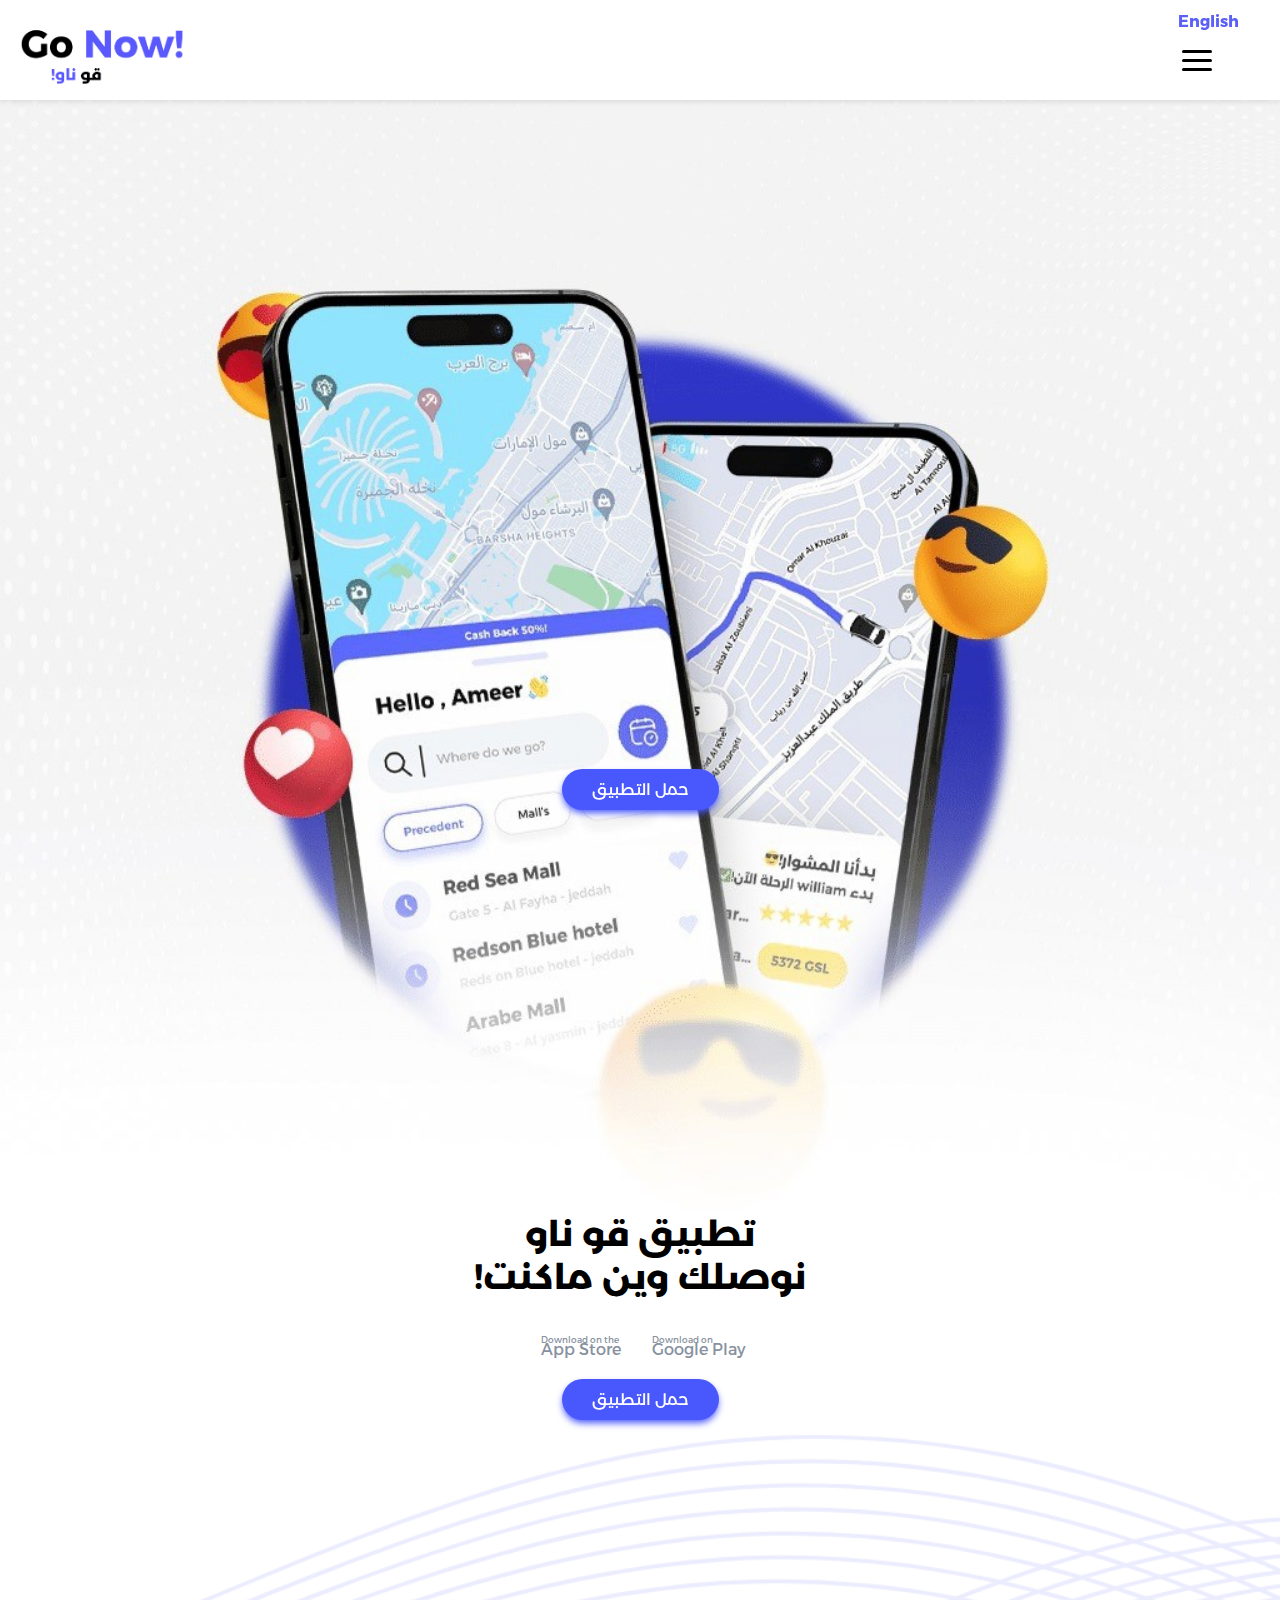
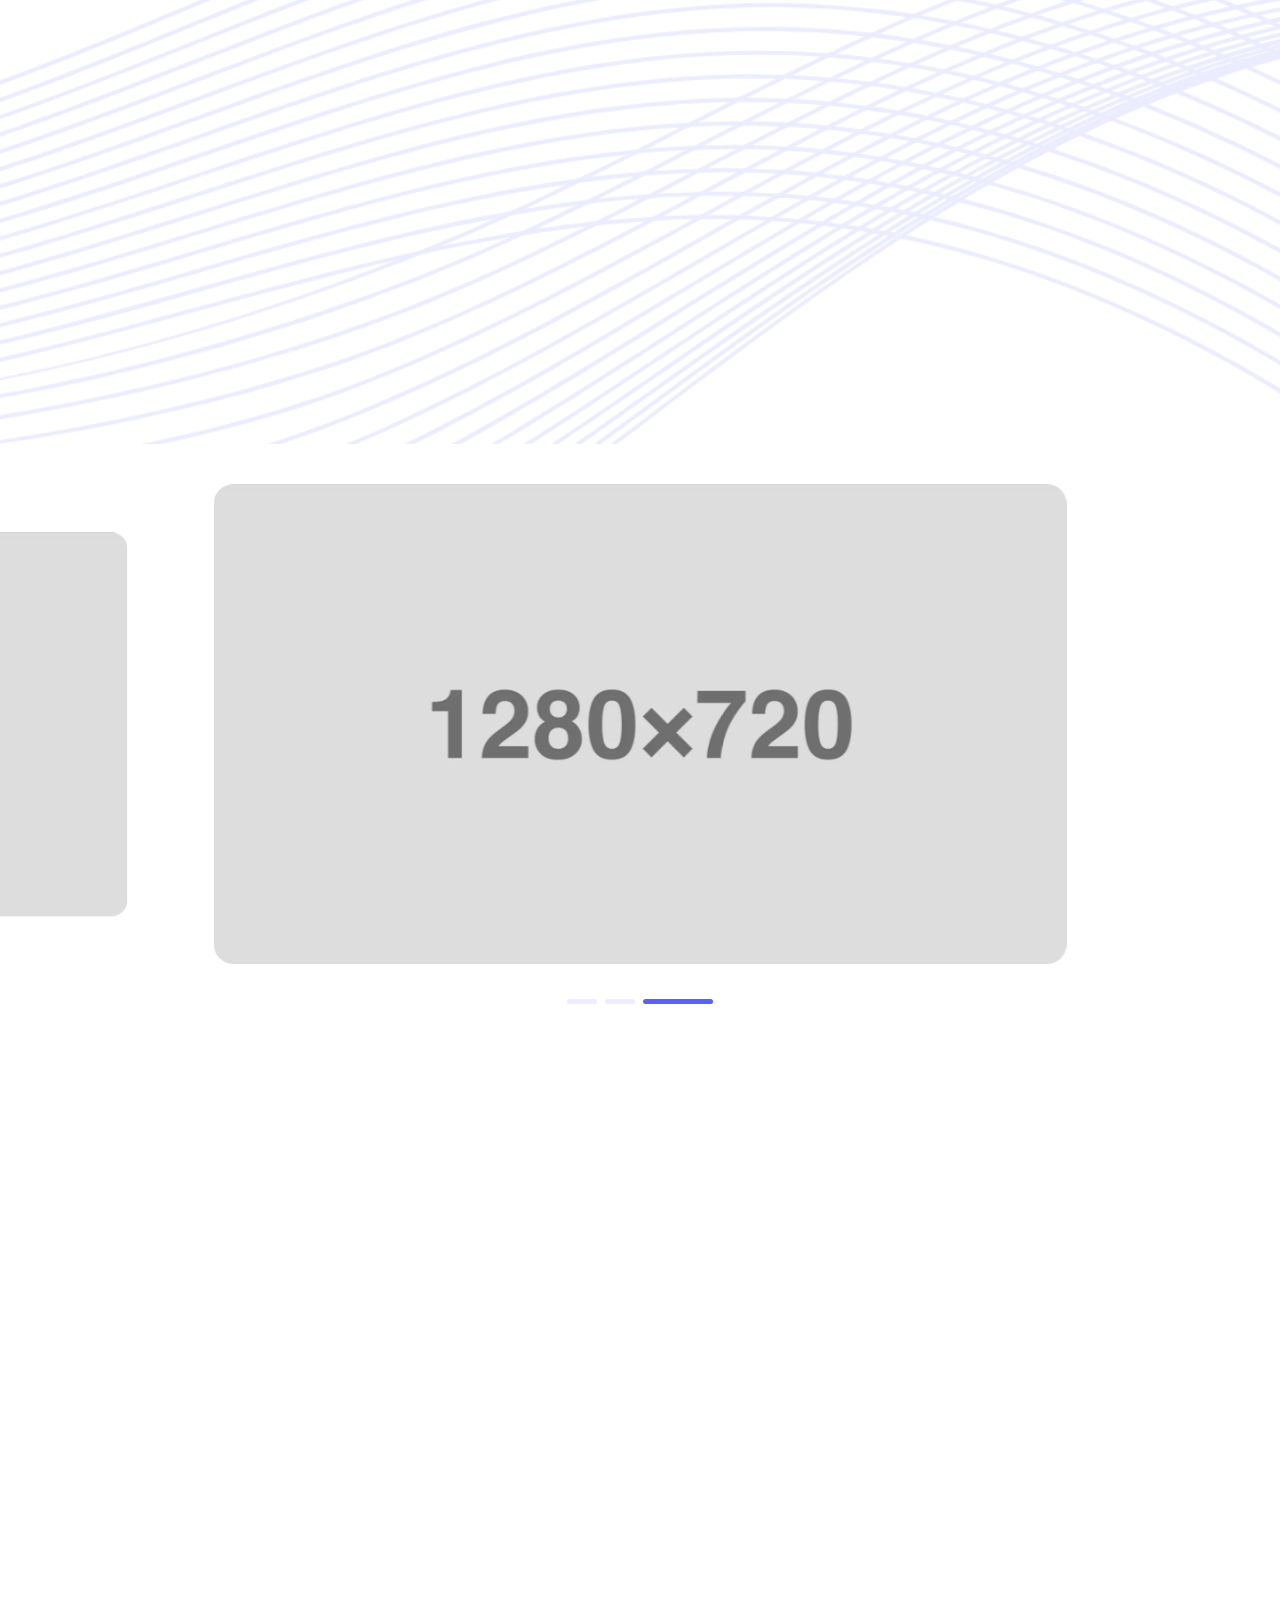
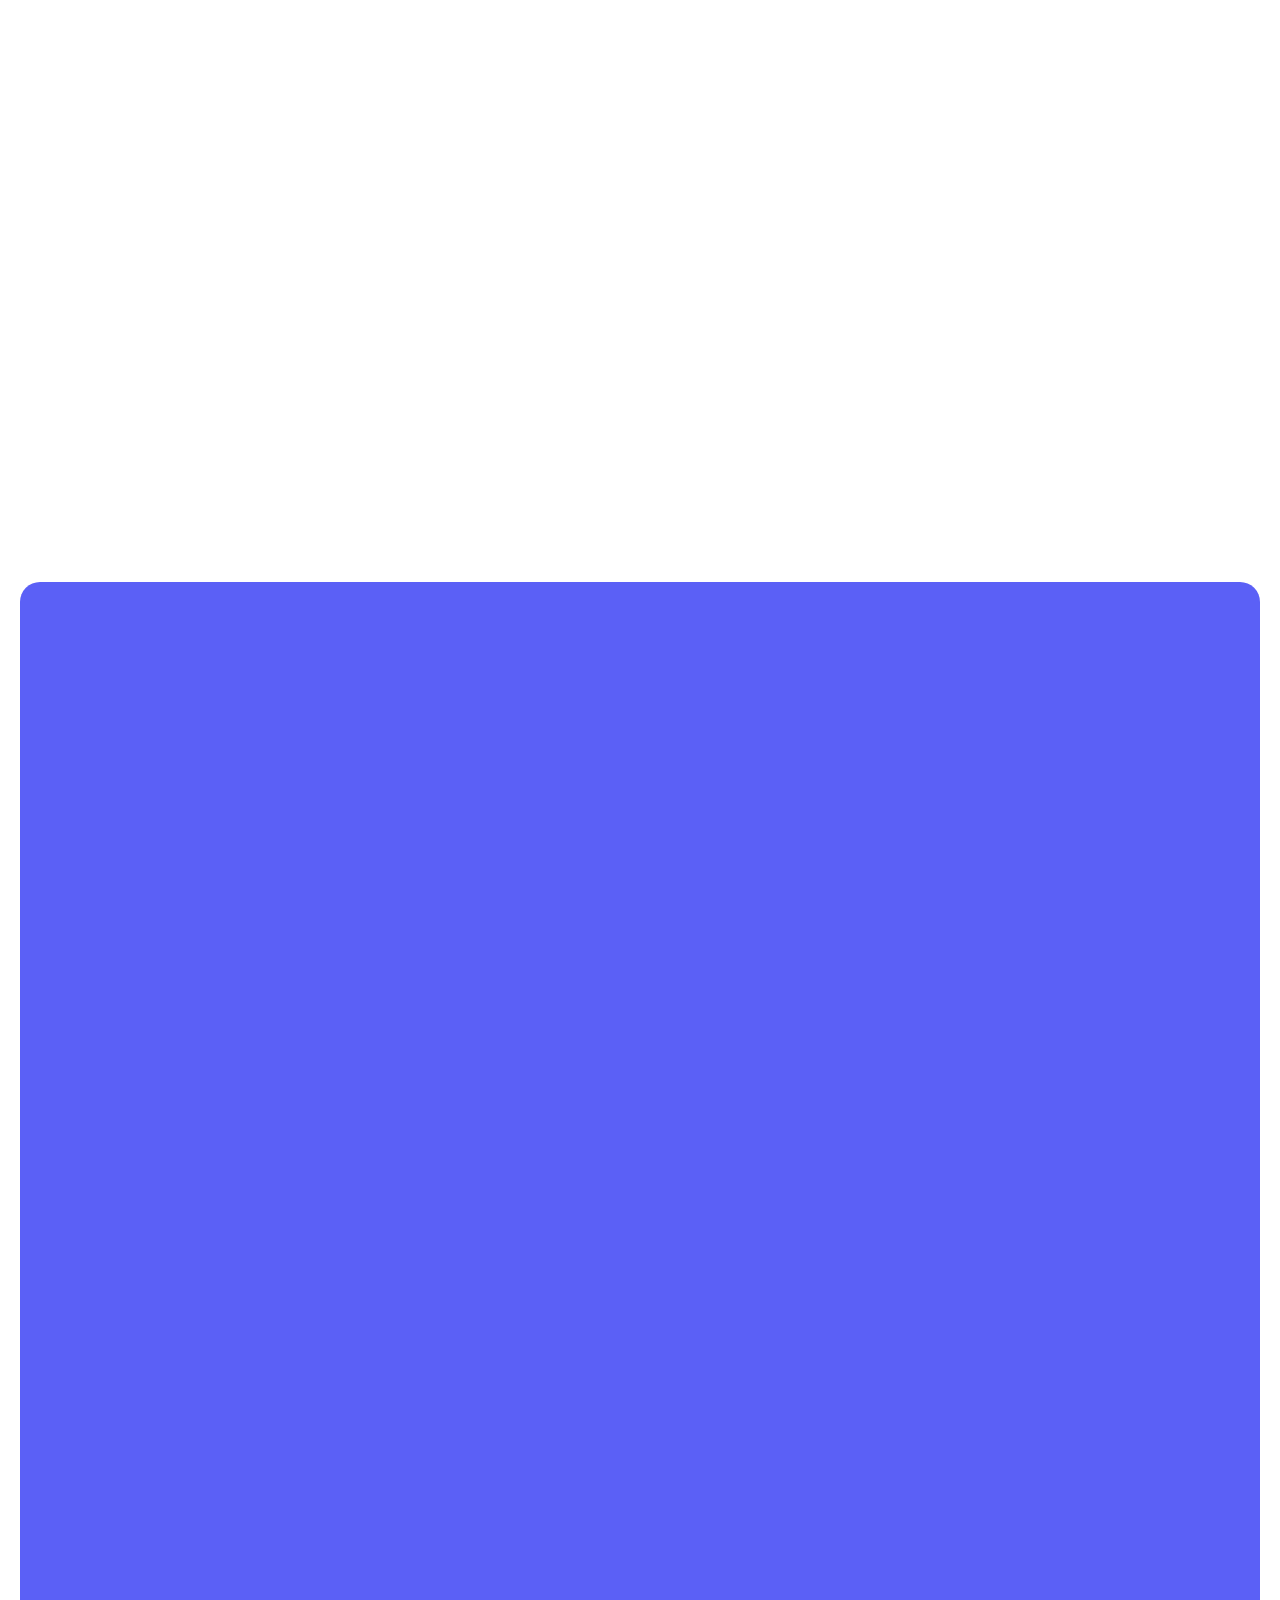
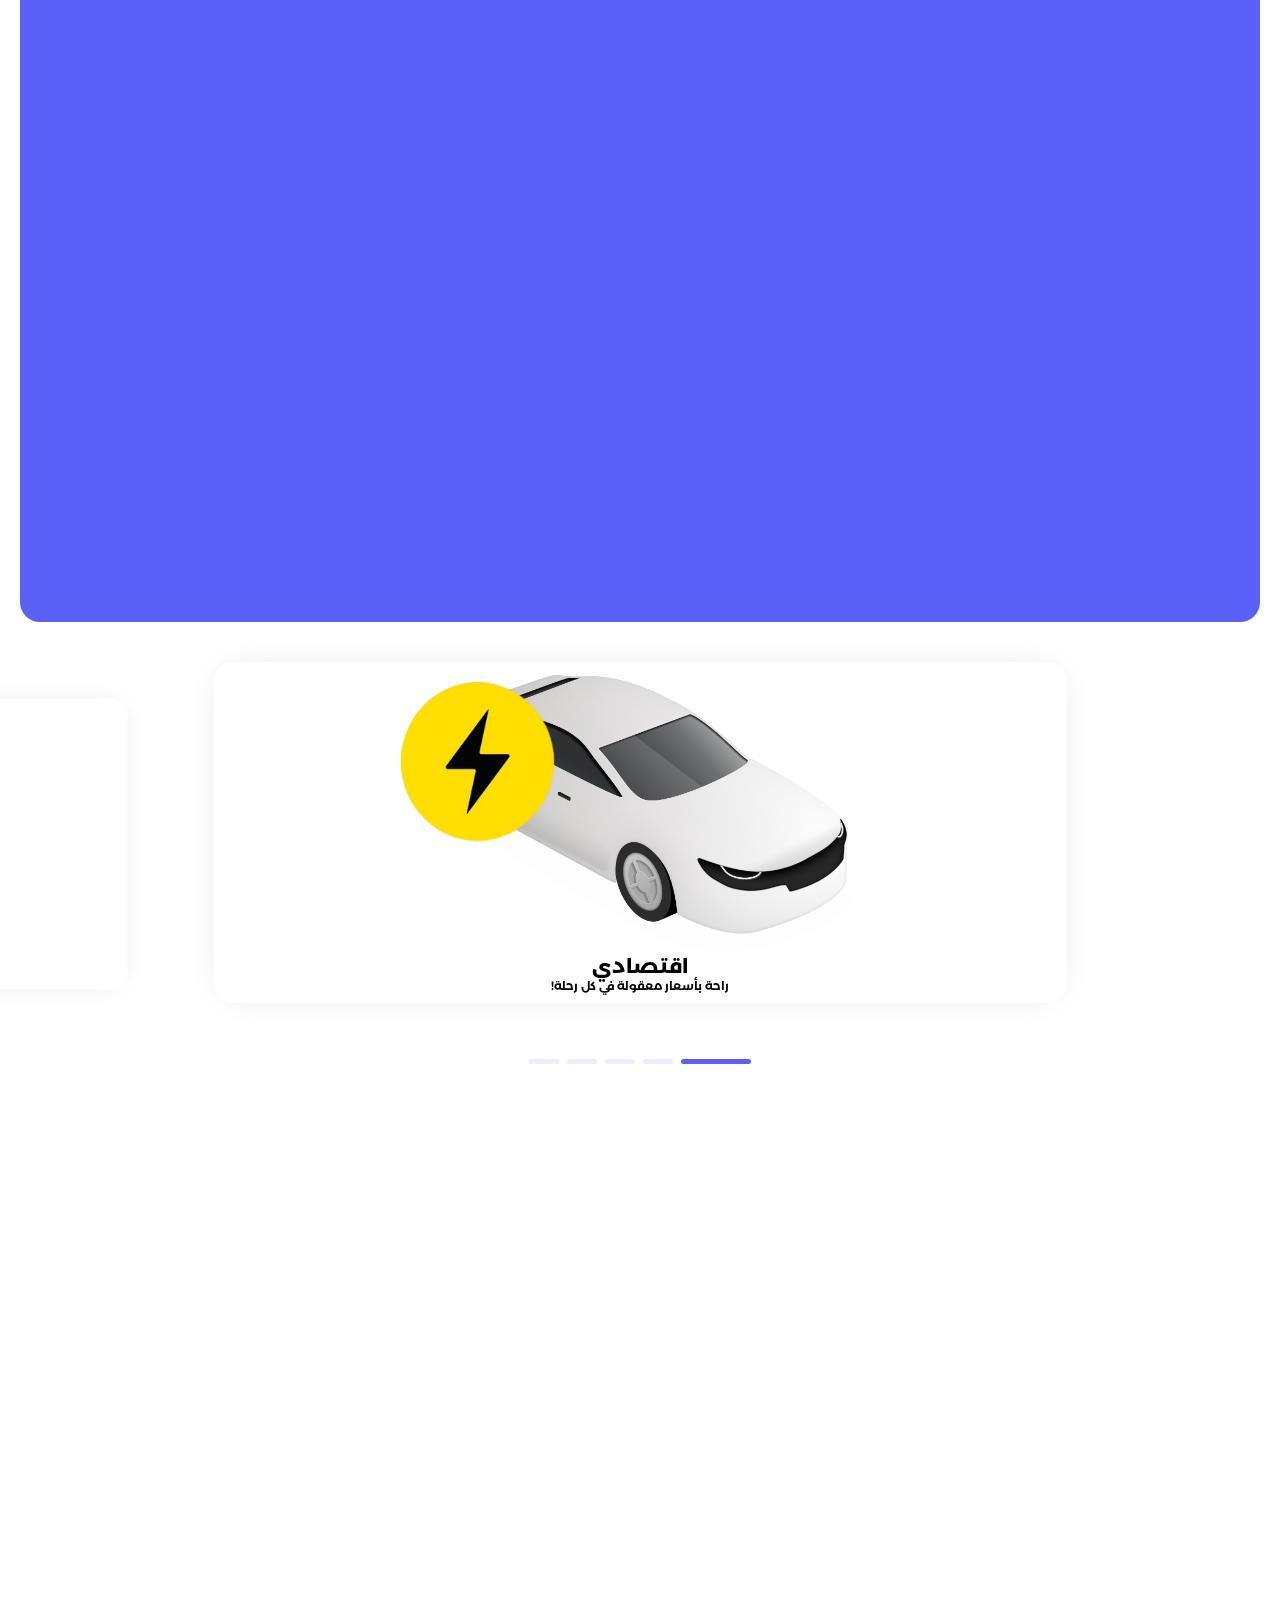
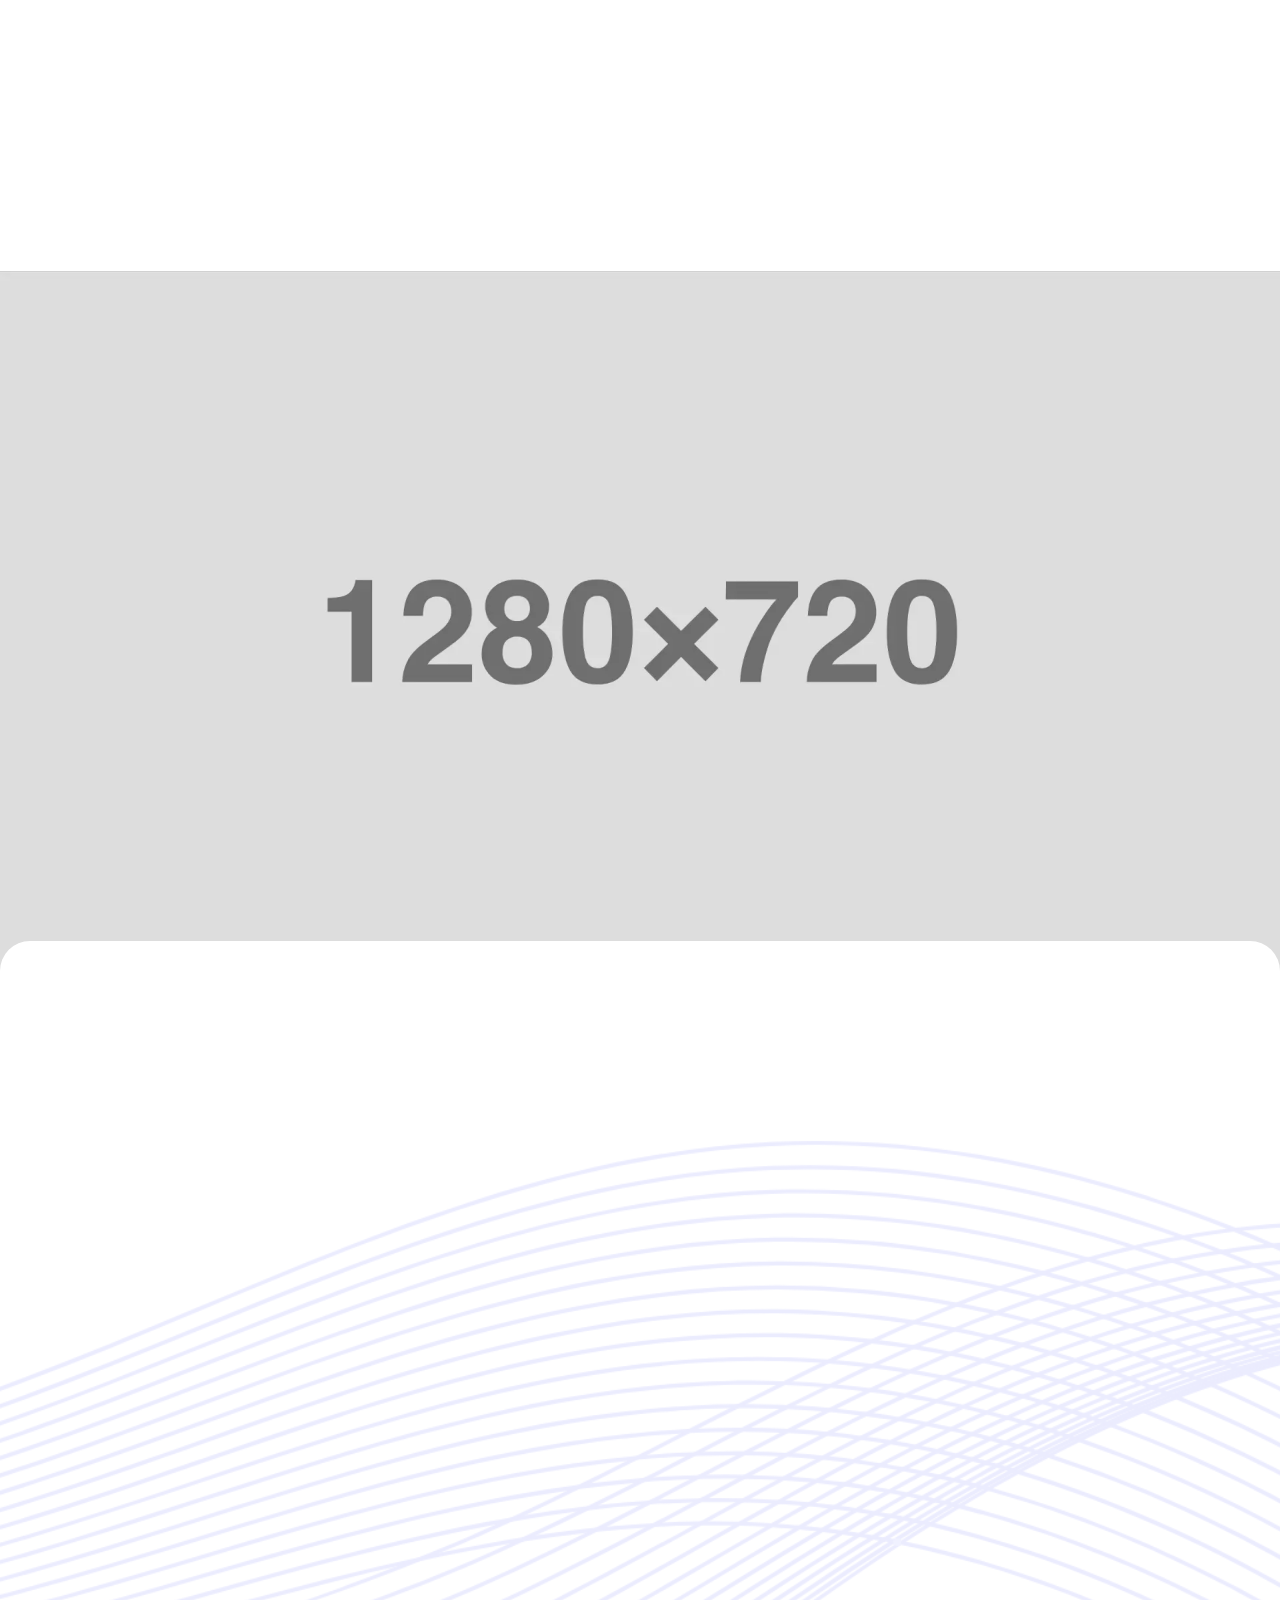
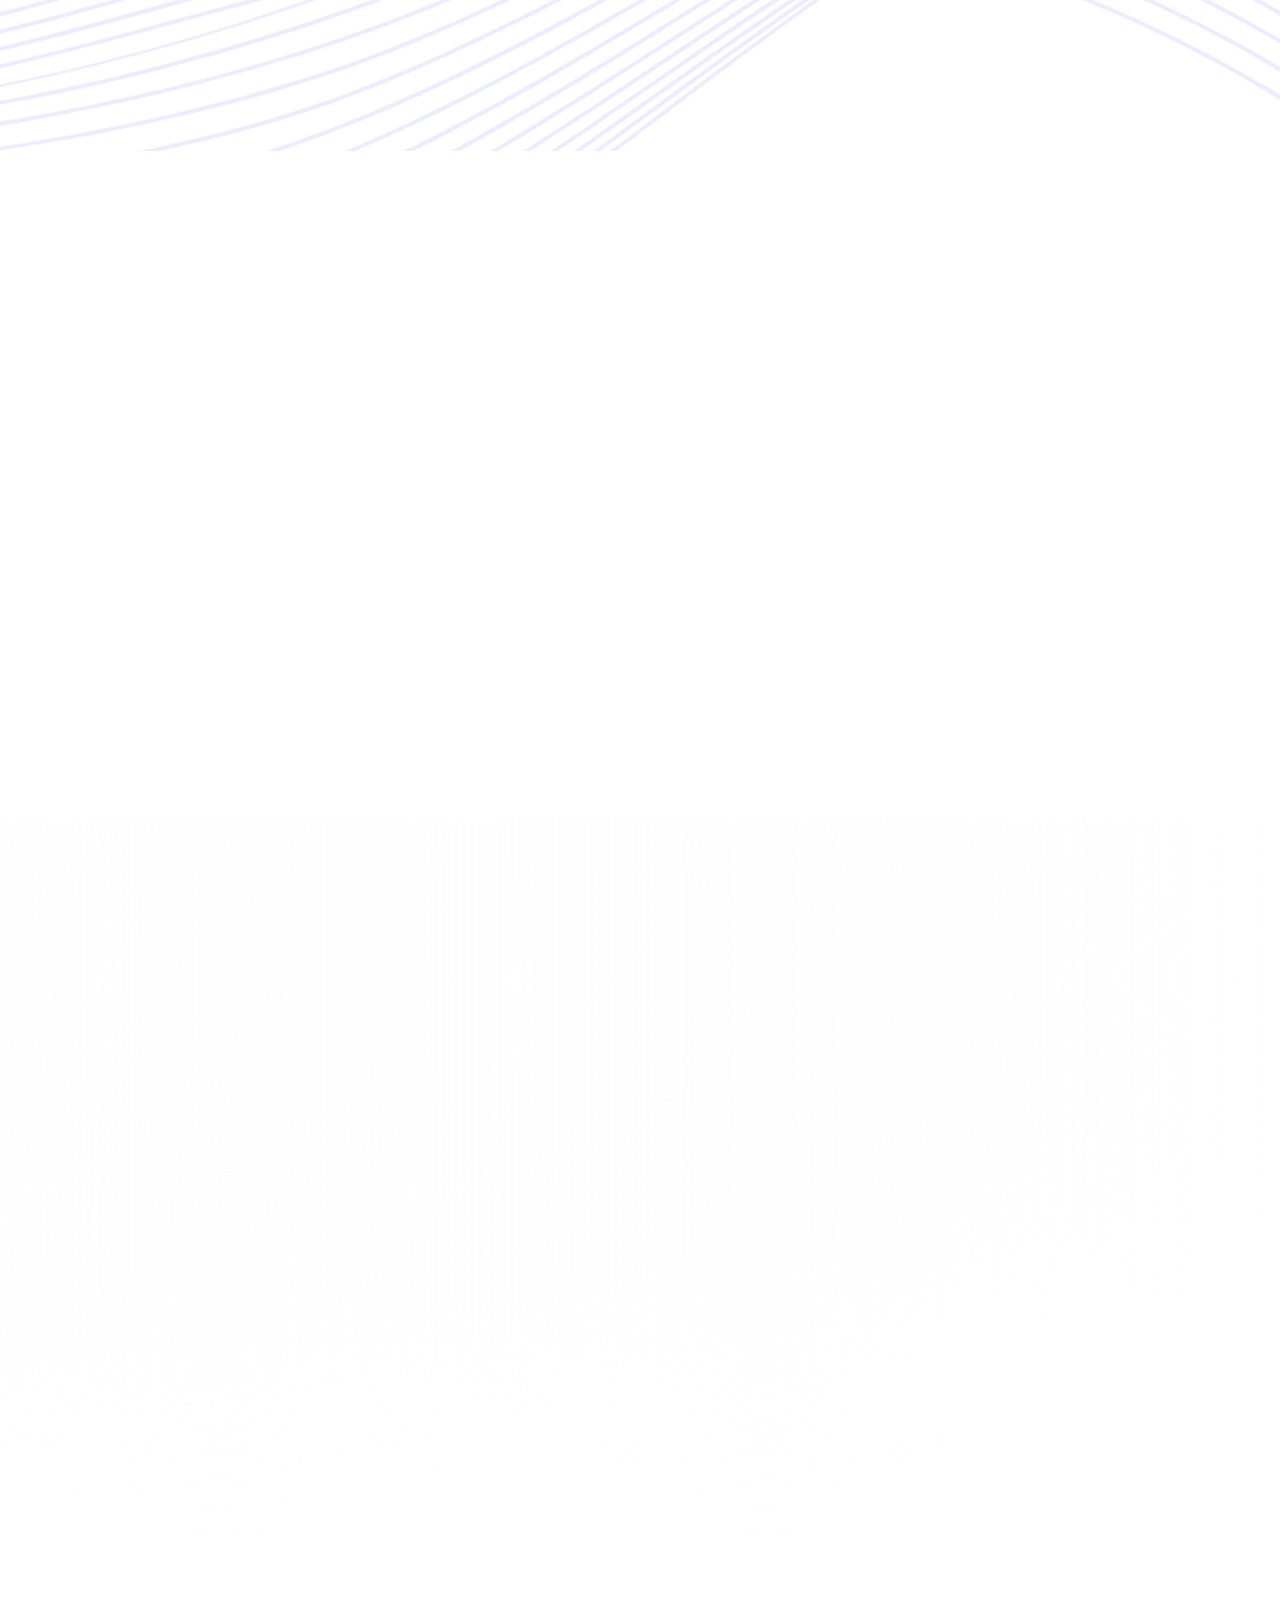
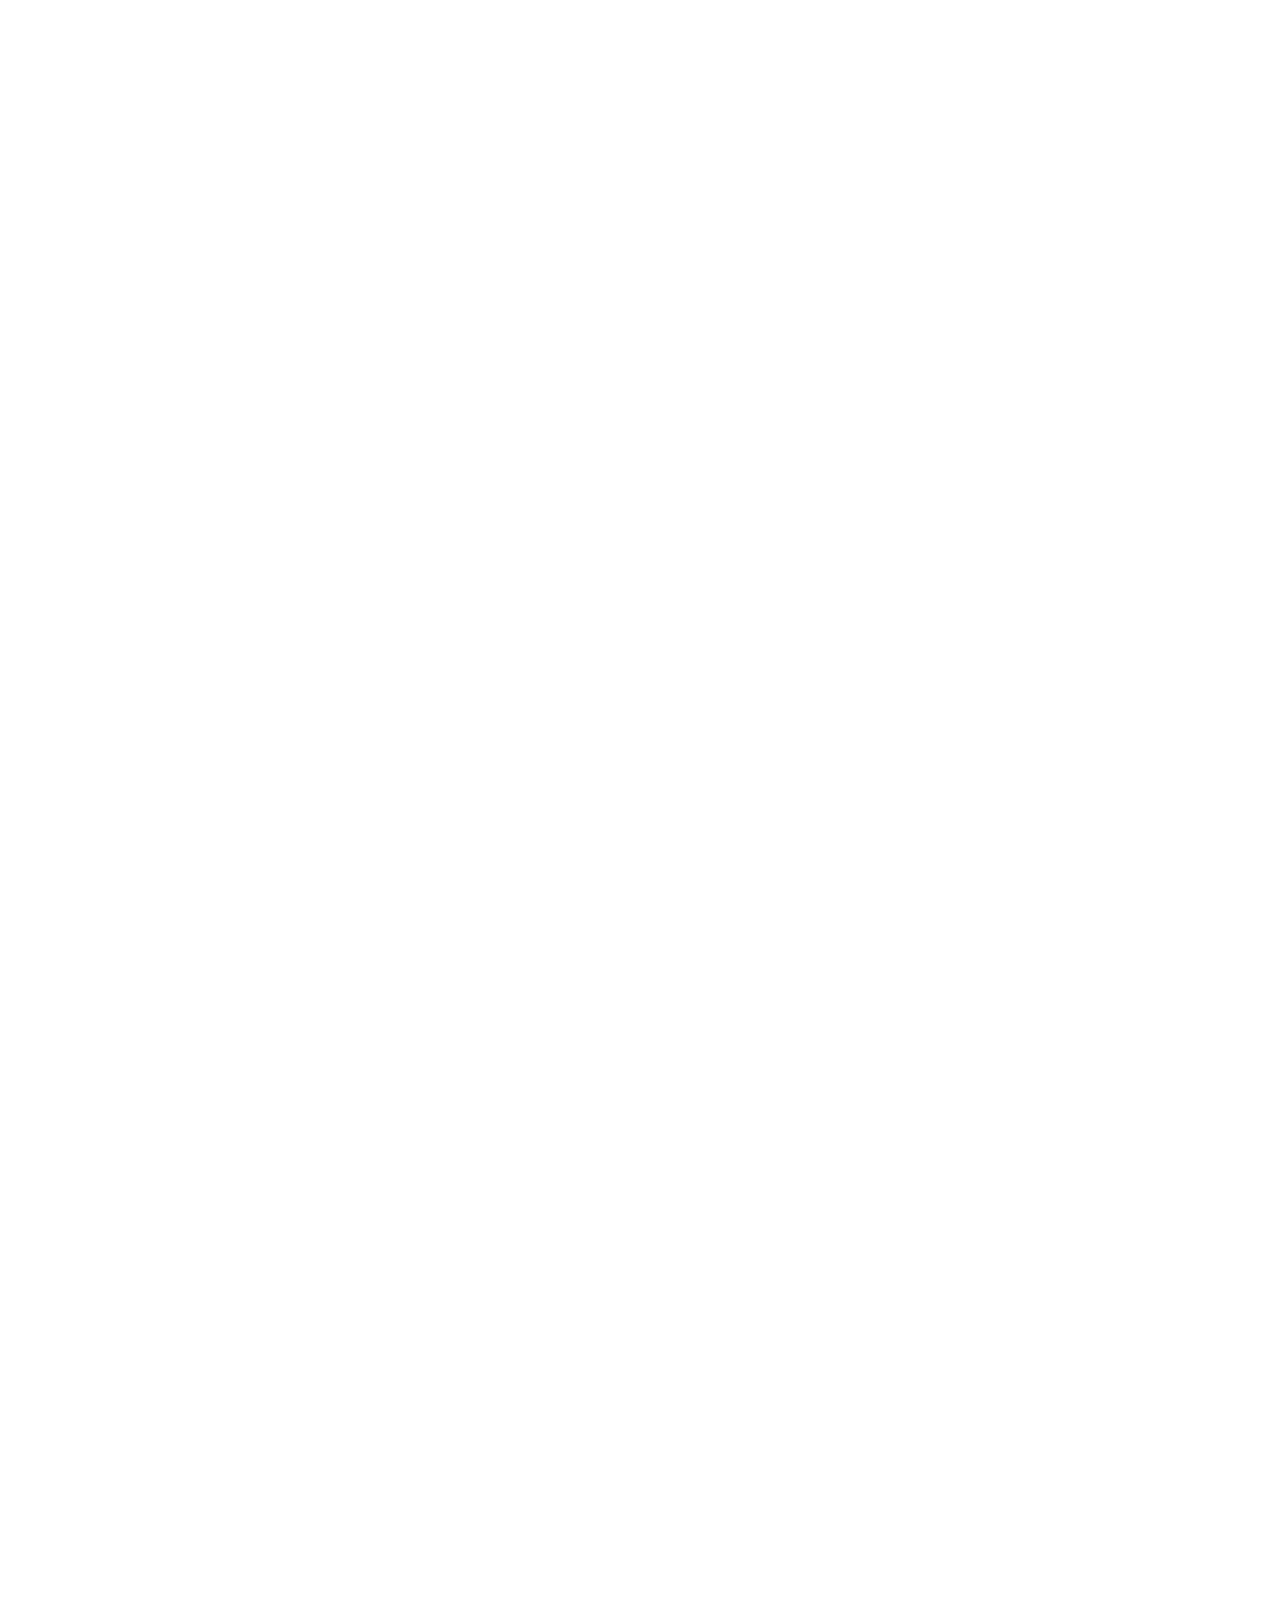
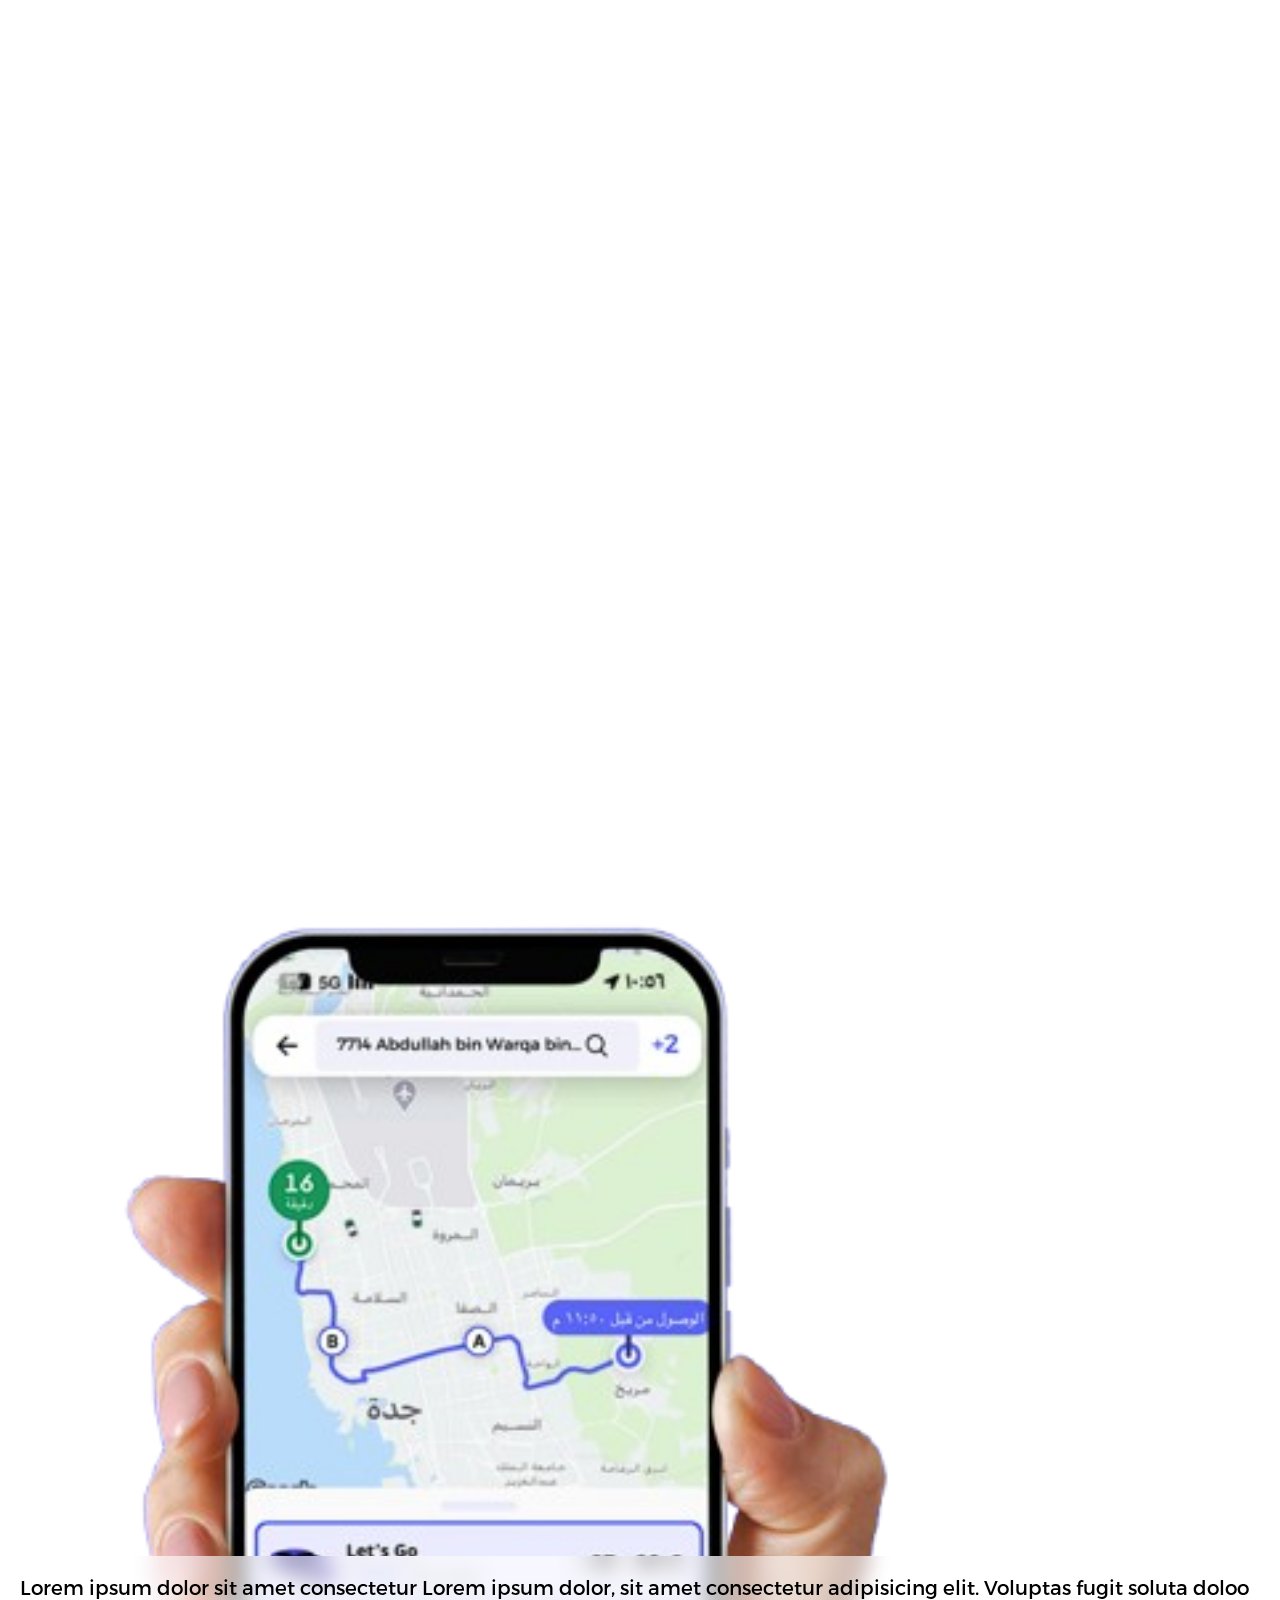
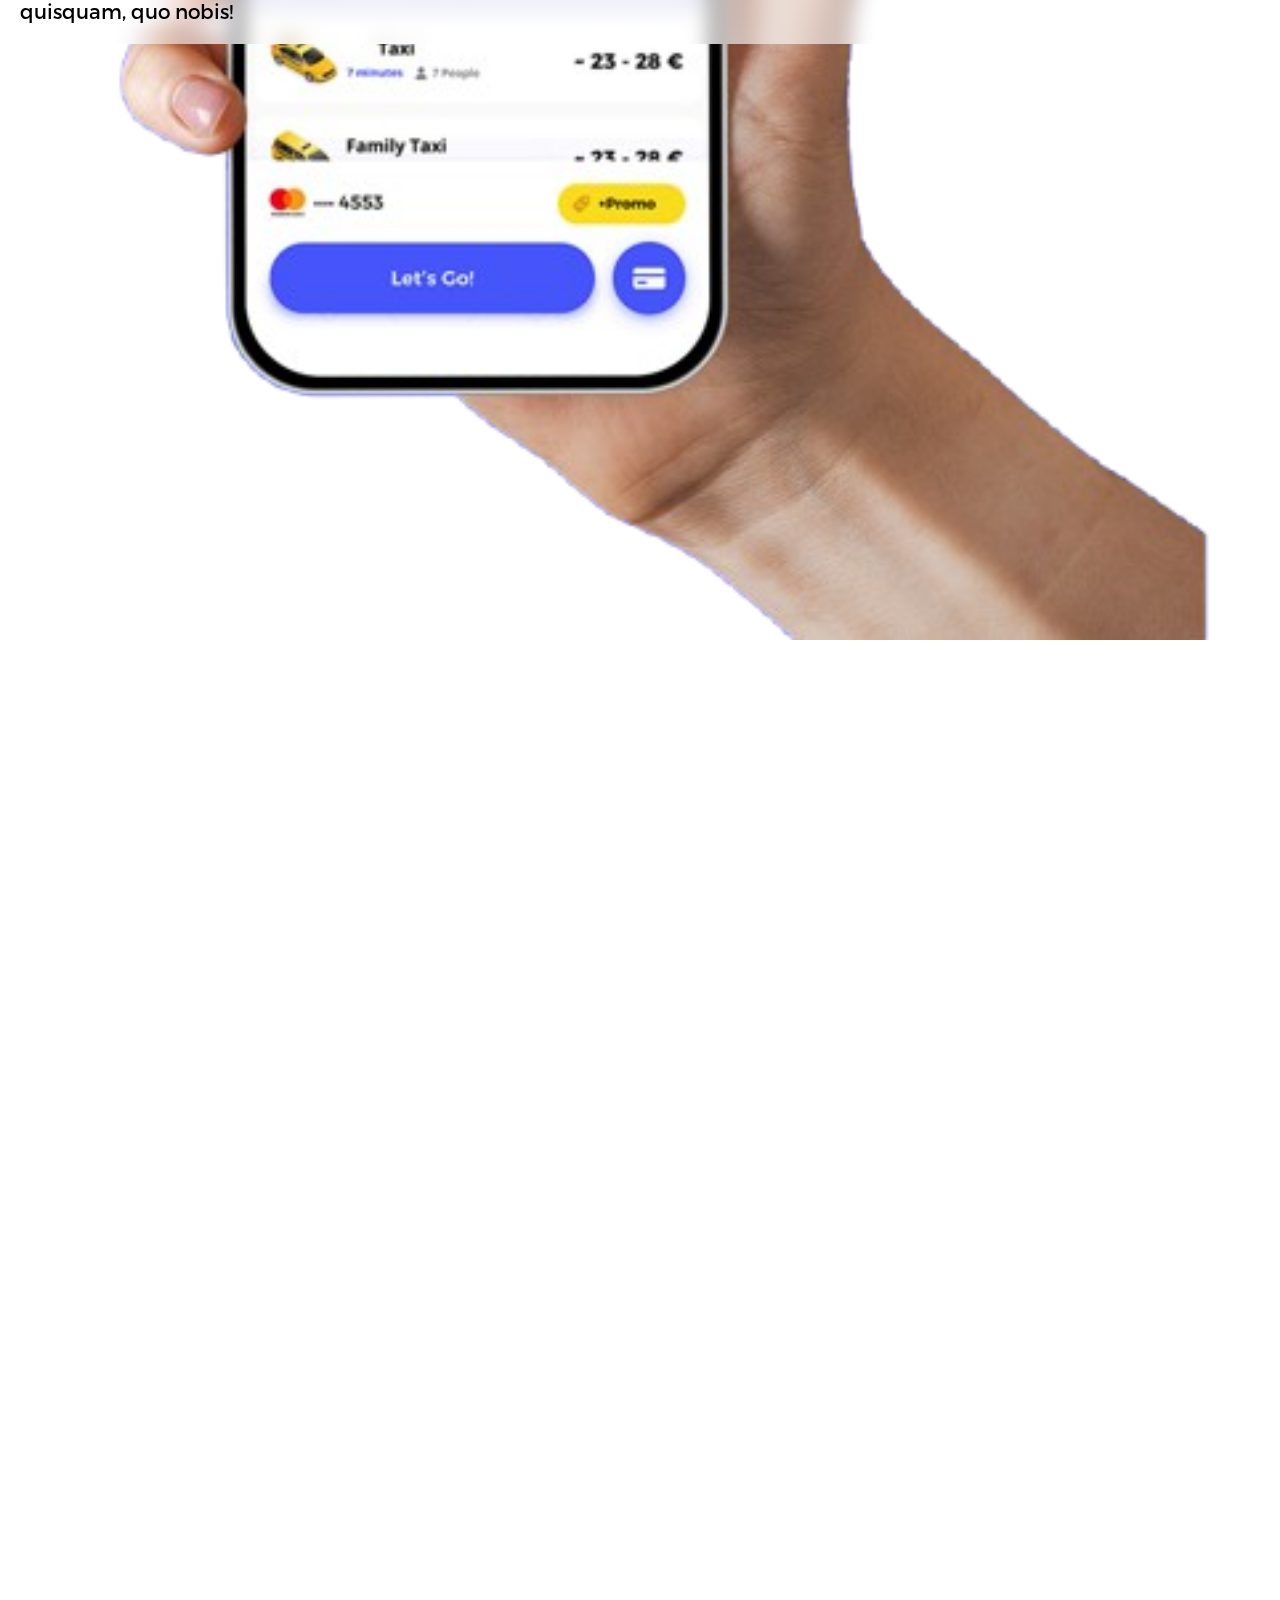
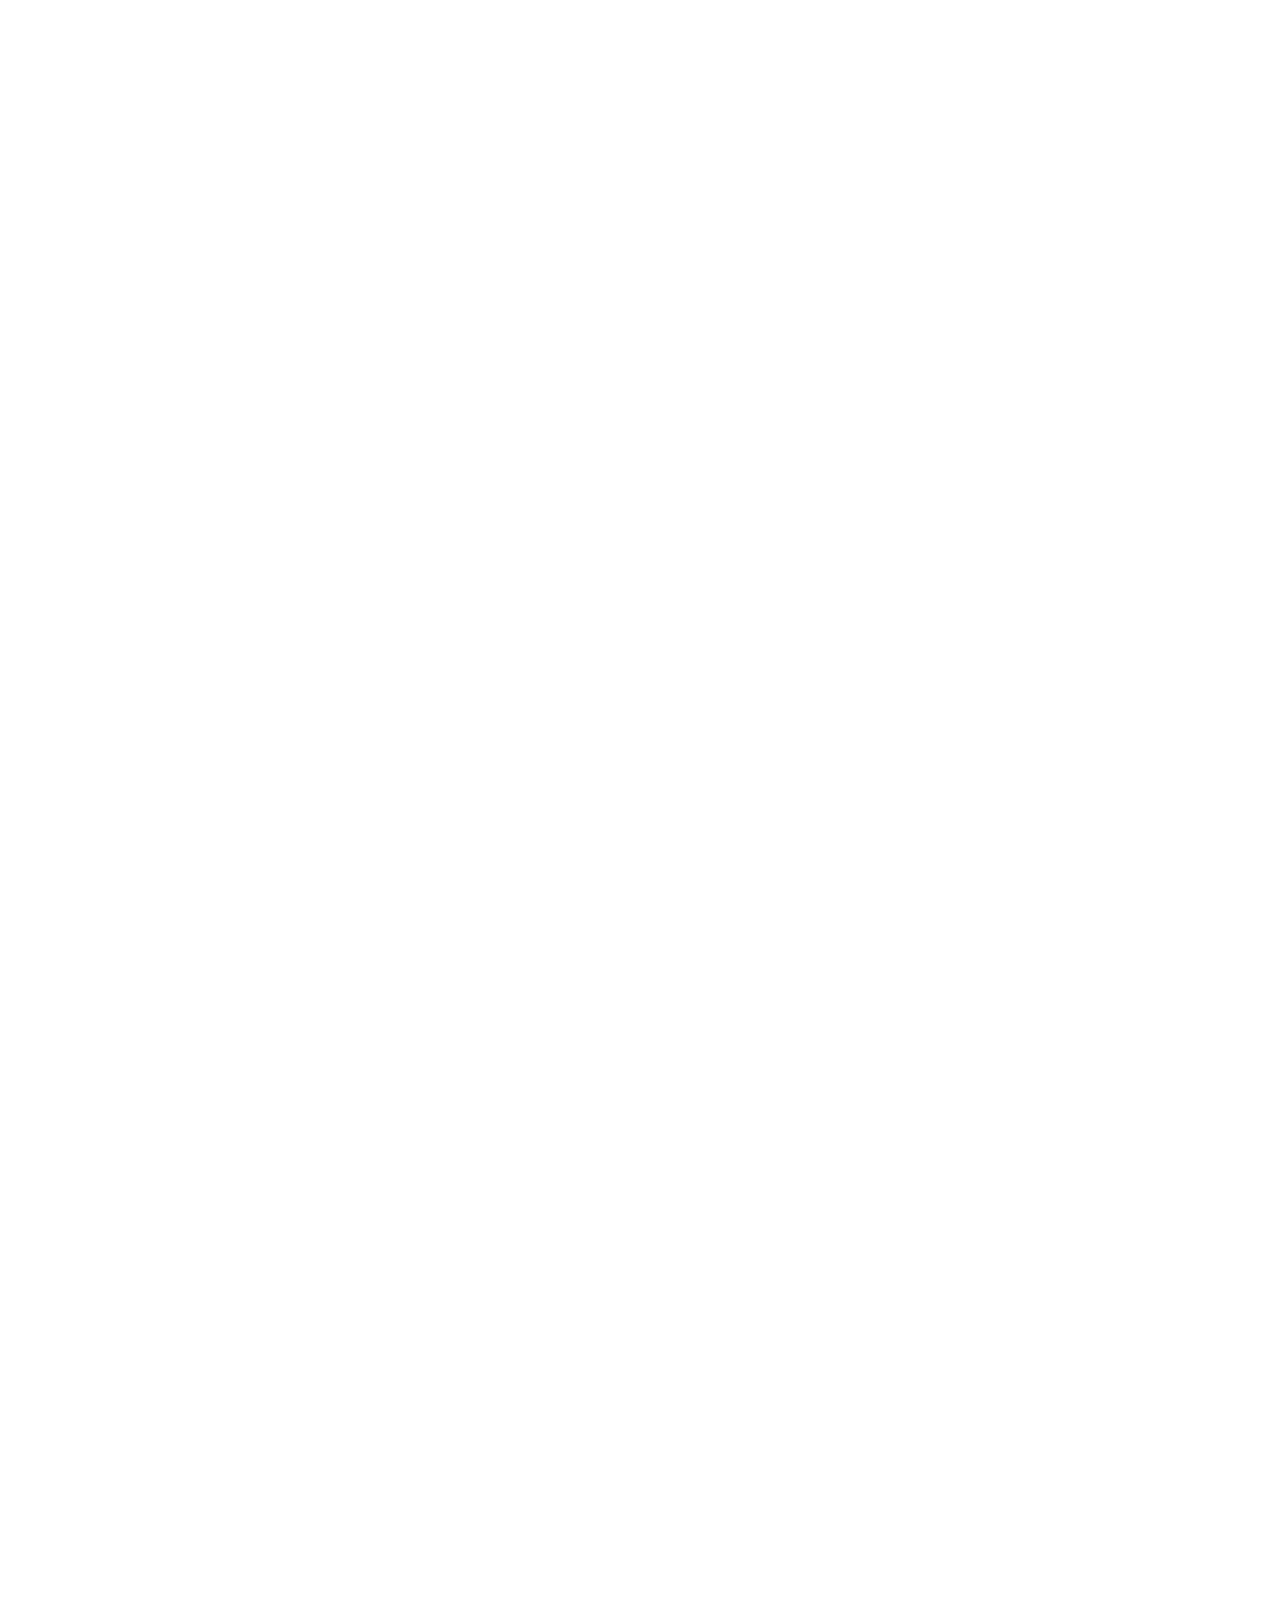
==== commit 0ef56031: "update with latest code" ====
--- a/index.html
+++ b/index.html
@@ -51,7 +51,7 @@
 
     <nav>
         <div class="logo">
-            <img src="./assets/img/Go-Now-logo.png" alt="" style="width: 192px">
+            <img src="./assets/img/Go-Now-logo.png" alt="" style="width: 165px">
         </div>
         <div class="left d-flex align-items-center">
             <div class="link">
--- a/assets/css/style.css
+++ b/assets/css/style.css
@@ -78,8 +78,9 @@
 .link a {
     font-size: 16px;
     text-decoration: none;
-    font-weight: 700;
+    font-weight: 800;
     color: #5b60f6;
+    font-family: 'montserrat-arabic';
 }
 
 .hamburger-icon {
